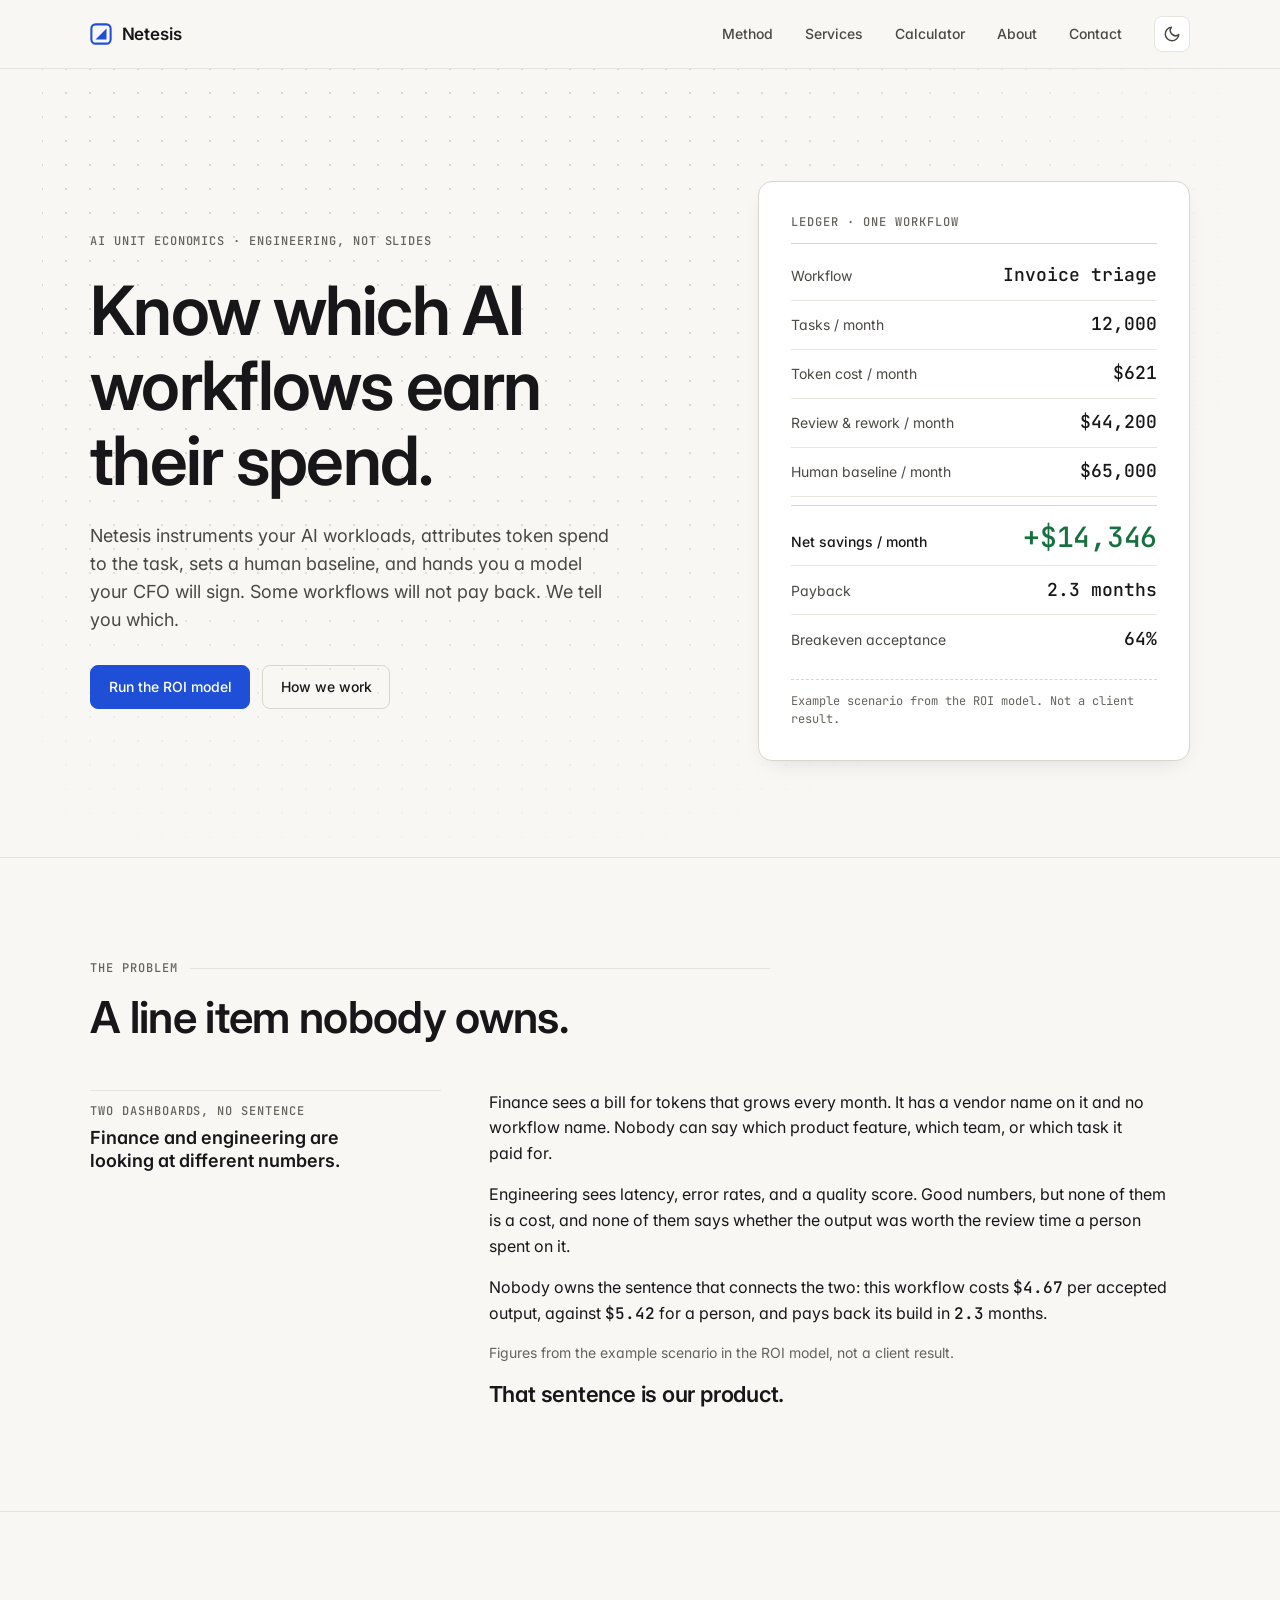
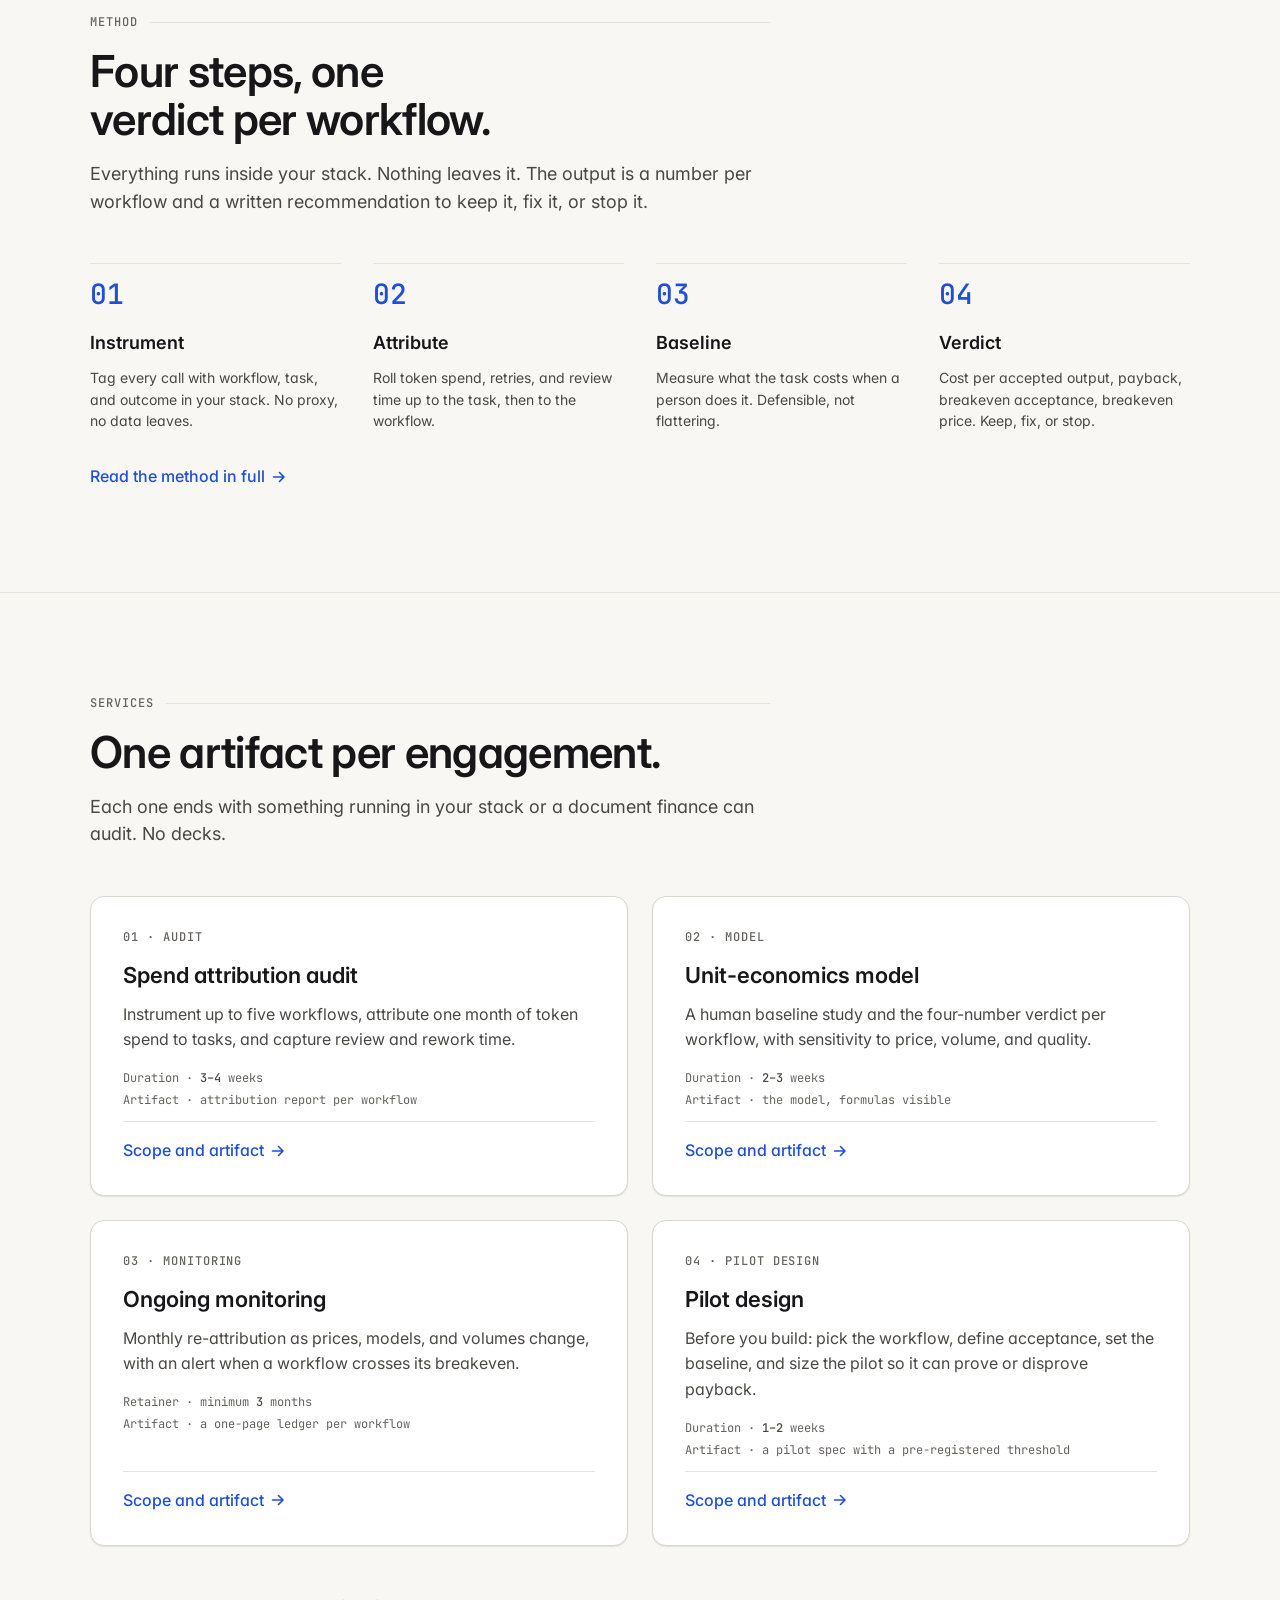
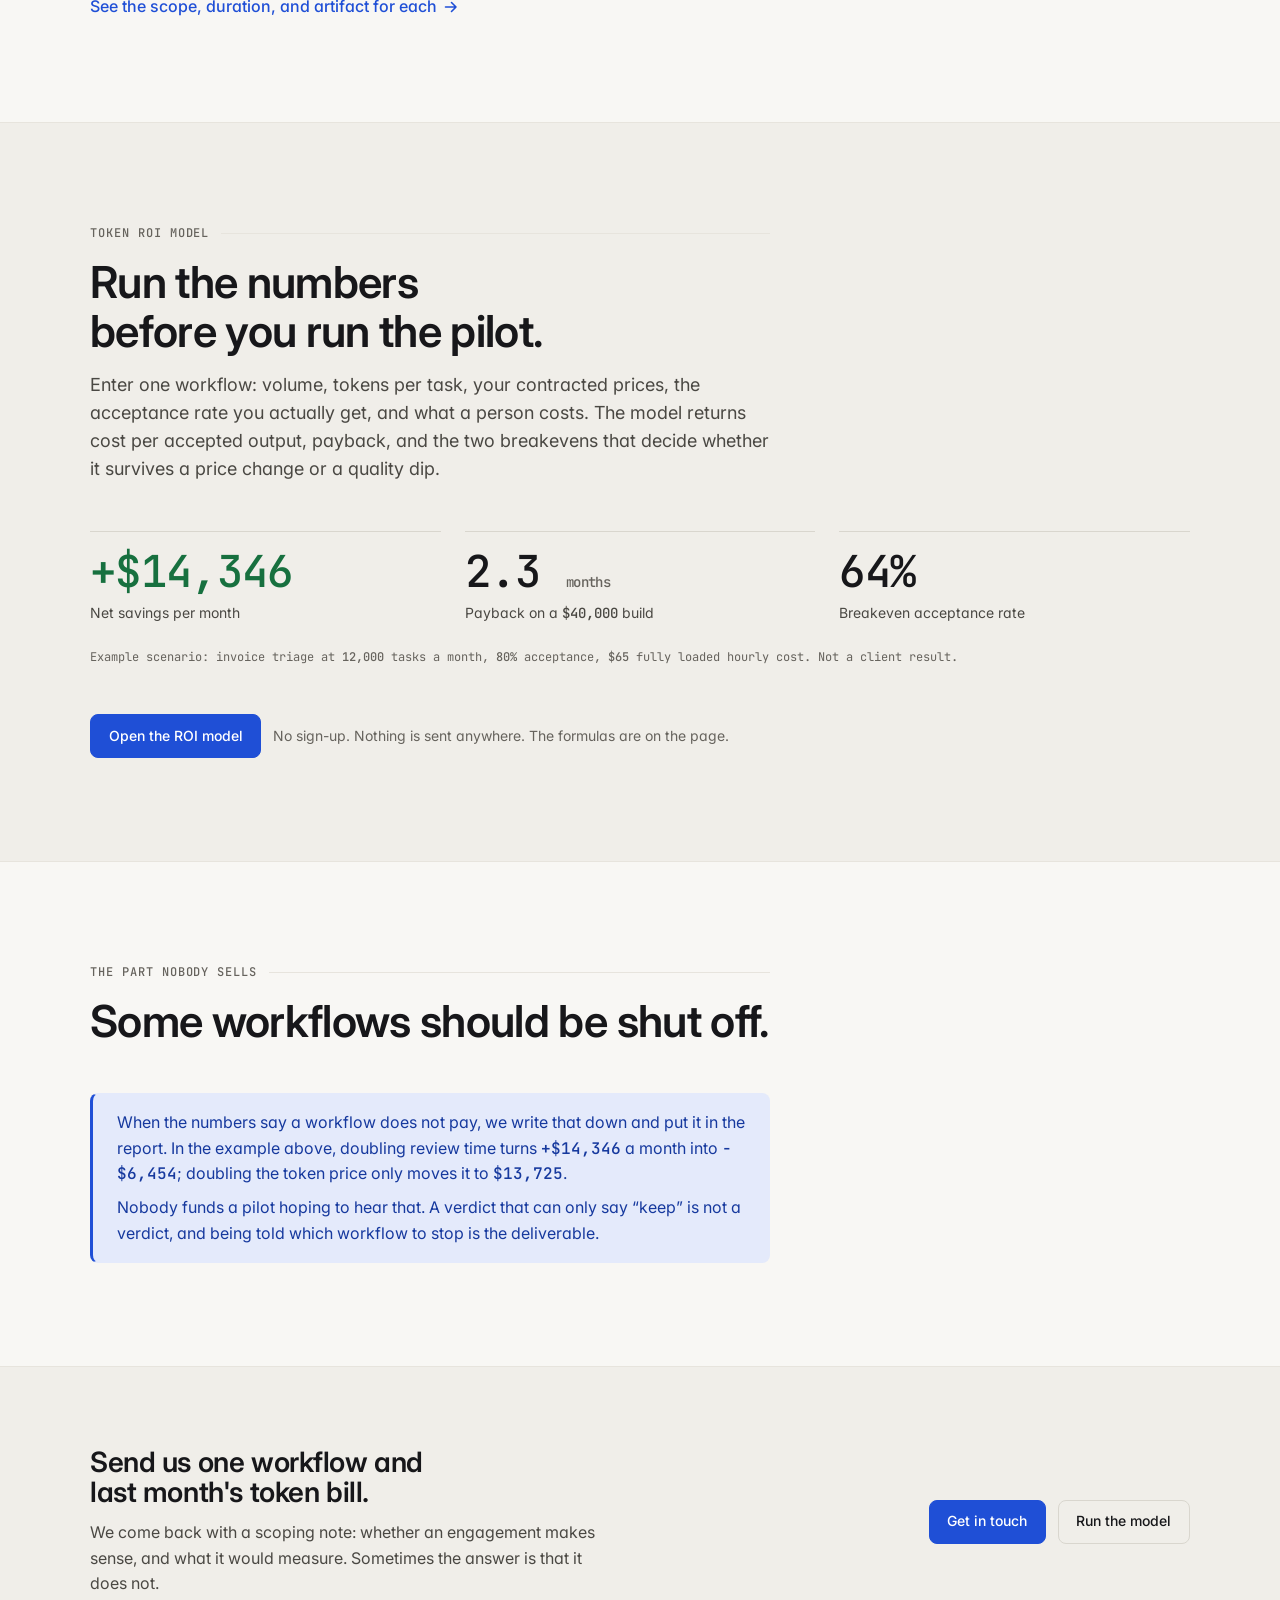
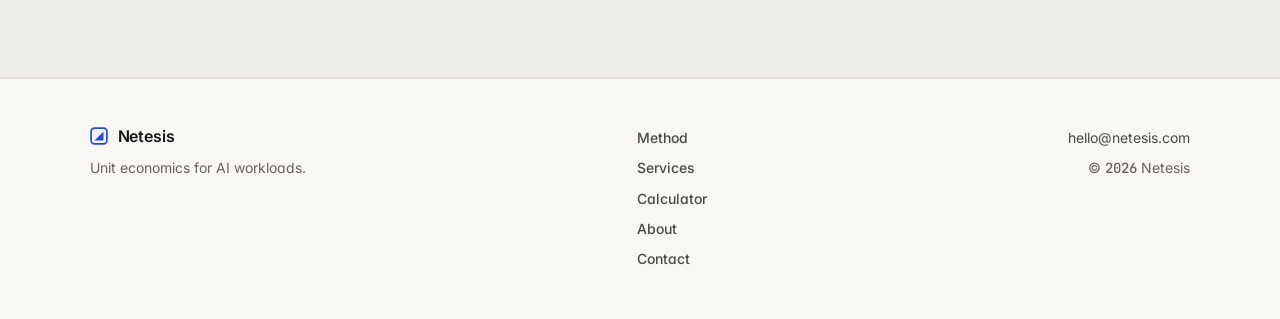
==== index.html @ 77c3d012 "Build the Netesis public site A hand-written static site for a consultancy that measures the unit ec" ====
<!doctype html>
<html lang="en">
<head>
  <meta charset="utf-8">
  <meta name="viewport" content="width=device-width, initial-scale=1">
  <title>Netesis — Unit economics for AI workloads</title>
  <meta name="description" content="Netesis instruments your AI workflows, attributes token spend to the task, sets a human baseline, and tells you which workflows earn their spend and which should stop.">
  <link rel="canonical" href="https://netesis.com/">
  <meta name="theme-color" content="#f8f7f4" media="(prefers-color-scheme: light)">
  <meta name="theme-color" content="#0f0f11" media="(prefers-color-scheme: dark)">
  <meta property="og:type" content="website">
  <meta property="og:site_name" content="Netesis">
  <meta property="og:title" content="Netesis — Unit economics for AI workloads">
  <meta property="og:description" content="Know which AI workflows earn their spend. Instrumentation in your stack, token spend attributed to the task, a human baseline, and a verdict your CFO will sign.">
  <meta property="og:url" content="https://netesis.com/">
  <meta name="twitter:card" content="summary">
  <meta name="twitter:title" content="Netesis — Unit economics for AI workloads">
  <meta name="twitter:description" content="Know which AI workflows earn their spend. Instrumentation in your stack, token spend attributed to the task, a human baseline, and a verdict your CFO will sign.">
  <!-- TODO(content): add og:image and twitter:image (1200×630 PNG) once a brand image exists -->
  <link rel="icon" href="data:image/svg+xml,%3Csvg xmlns='http://www.w3.org/2000/svg' viewBox='0 0 32 32'%3E%3Crect x='2' y='2' width='28' height='28' rx='6' fill='none' stroke='%231f4fd6' stroke-width='3'/%3E%3Cpath d='M8 24 L24 8 L24 24 Z' fill='%231f4fd6'/%3E%3C/svg%3E">
  <script>(function(){try{var t=localStorage.getItem('netesis-theme');if(t==='light'||t==='dark'){document.documentElement.setAttribute('data-theme',t)}}catch(e){}})();</script>
  <link rel="preconnect" href="https://fonts.googleapis.com">
  <link rel="preconnect" href="https://fonts.gstatic.com" crossorigin>
  <link rel="stylesheet" href="https://fonts.googleapis.com/css2?family=Inter:wght@400;500;600;700&family=JetBrains+Mono:wght@400;500&display=swap">
  <link rel="stylesheet" href="./assets/css/styles.css">
  <script type="module" src="./assets/js/site.js"></script>
  <script type="application/ld+json">
  {
    "@context": "https://schema.org",
    "@graph": [
      {
        "@type": "Organization",
        "name": "Netesis",
        "url": "https://netesis.com",
        "email": "hello@netesis.com",
        "description": "Boutique IT consulting firm. Netesis instruments AI workflows, attributes token spend to the task, sets a human baseline, and reports which workflows earn their spend."
      },
      {
        "@type": "WebSite",
        "name": "Netesis",
        "url": "https://netesis.com"
      }
    ]
  }
  </script>
  <!-- TODO(content): add sameAs social profiles to the Organization JSON-LD -->
</head>
<body>
  <a class="skip-link" href="#main">Skip to content</a>
  <header class="site-header">
    <div class="container site-header__inner">
      <a class="wordmark" href="./index.html">
        <svg class="wordmark__mark" width="22" height="22" viewBox="0 0 32 32" aria-hidden="true" focusable="false"><rect x="2" y="2" width="28" height="28" rx="6" fill="none" stroke="currentColor" stroke-width="3"/><path d="M8 24 L24 8 L24 24 Z" fill="currentColor"/></svg>
        <span class="wordmark__text">Netesis</span>
      </a>
      <nav class="site-nav" aria-label="Primary">
        <ul>
          <li><a href="./method.html">Method</a></li>
          <li><a href="./services.html">Services</a></li>
          <li><a href="./calculator.html">Calculator</a></li>
          <li><a href="./about.html">About</a></li>
          <li><a href="./contact.html">Contact</a></li>
        </ul>
      </nav>
      <button class="theme-toggle" type="button" hidden aria-label="Switch to dark theme" data-theme-toggle>
        <svg class="theme-toggle__icon theme-toggle__icon--sun" width="18" height="18" viewBox="0 0 24 24" aria-hidden="true" focusable="false" fill="none" stroke="currentColor" stroke-width="2" stroke-linecap="round"><circle cx="12" cy="12" r="4"/><path d="M12 2v2M12 20v2M4.9 4.9l1.4 1.4M17.7 17.7l1.4 1.4M2 12h2M20 12h2M4.9 19.1l1.4-1.4M17.7 6.3l1.4-1.4"/></svg>
        <svg class="theme-toggle__icon theme-toggle__icon--moon" width="18" height="18" viewBox="0 0 24 24" aria-hidden="true" focusable="false" fill="none" stroke="currentColor" stroke-width="2" stroke-linecap="round" stroke-linejoin="round"><path d="M21 12.8A9 9 0 1 1 11.2 3a7 7 0 0 0 9.8 9.8z"/></svg>
      </button>
    </div>
  </header>

  <main id="main" tabindex="-1">

    <!-- 1. Hero -->
    <section class="hero" aria-labelledby="hero-title">
      <div class="container hero__inner">
        <div class="hero__copy">
          <p class="eyebrow">AI unit economics · <span class="nowrap">engineering, not slides</span></p>
          <h1 class="hero__title" id="hero-title">Know which AI workflows earn their spend.</h1>
          <p class="lede hero__lede">Netesis instruments your AI workloads, attributes token spend to the task, sets a human baseline, and hands you a model your CFO will sign. Some workflows will not pay back. We tell you which.</p>
          <div class="hero__actions">
            <a class="btn btn--primary" href="./calculator.html">Run the ROI model</a>
            <a class="btn btn--secondary" href="./method.html">How we work</a>
          </div>
        </div>
        <figure class="hero__figure">
          <div class="ledger" role="group" aria-label="Example ledger for one workflow">
            <div class="ledger__head">
              <span class="eyebrow">Ledger · one workflow</span>
            </div>
            <div class="ledger__row"><span class="ledger__label">Workflow</span><span class="ledger__value">Invoice triage</span></div>
            <div class="ledger__row"><span class="ledger__label">Tasks / month</span><span class="ledger__value num">12,000</span></div>
            <div class="ledger__row"><span class="ledger__label">Token cost / month</span><span class="ledger__value num">$621</span></div>
            <div class="ledger__row"><span class="ledger__label">Review &amp; rework / month</span><span class="ledger__value num">$44,200</span></div>
            <div class="ledger__row"><span class="ledger__label">Human baseline / month</span><span class="ledger__value num">$65,000</span></div>
            <div class="ledger__row ledger__row--total"><span class="ledger__label">Net savings / month</span><span class="ledger__value num is-pos">+$14,346</span></div>
            <div class="ledger__row"><span class="ledger__label">Payback</span><span class="ledger__value num">2.3 months</span></div>
            <div class="ledger__row"><span class="ledger__label">Breakeven acceptance</span><span class="ledger__value num">64%</span></div>
            <p class="ledger__caption">Example scenario from the ROI model. Not a client result.</p>
          </div>
        </figure>
      </div>
    </section>

    <!-- 2. The problem -->
    <section class="section section--hairline reveal" aria-labelledby="problem-title">
      <div class="container">
        <div class="section__head">
          <p class="eyebrow">The problem</p>
          <h2 id="problem-title">A line item nobody owns.</h2>
        </div>
        <div class="split">
          <div class="split__label">
            <p class="eyebrow">Two dashboards, no sentence</p>
            <h3>Finance and engineering are looking at different numbers.</h3>
          </div>
          <div class="split__body prose">
            <p>Finance sees a bill for tokens that grows every month. It has a vendor name on it and no workflow name. Nobody can say which product feature, which team, or which task it paid for.</p>
            <p>Engineering sees latency, error rates, and a quality score. Good numbers, but none of them is a cost, and none of them says whether the output was worth the review time a person spent on it.</p>
            <p>Nobody owns the sentence that connects the two: this workflow costs <span class="num">$4.67</span> per accepted output, against <span class="num">$5.42</span> for a person, and pays back its build in <span class="num">2.3</span> months.</p>
            <p class="small muted">Figures from the example scenario in the ROI model, not a client result.</p>
            <p class="statement">That sentence is our product.</p>
          </div>
        </div>
      </div>
    </section>

    <!-- 3. Method -->
    <section class="section section--hairline reveal" aria-labelledby="method-title">
      <div class="container">
        <div class="section__head">
          <p class="eyebrow">Method</p>
          <h2 id="method-title">Four steps, one verdict per workflow.</h2>
          <p class="lede">Everything runs inside your stack. Nothing leaves it. The output is a number per workflow and a written recommendation to keep it, fix it, or stop it.</p>
        </div>
        <ol class="steps">
          <li class="step">
            <span class="step__num">01</span>
            <h3 class="step__title">Instrument</h3>
            <p class="step__body">Tag every call with workflow, task, and outcome in your stack. No proxy, no data leaves.</p>
          </li>
          <li class="step">
            <span class="step__num">02</span>
            <h3 class="step__title">Attribute</h3>
            <p class="step__body">Roll token spend, retries, and review time up to the task, then to the workflow.</p>
          </li>
          <li class="step">
            <span class="step__num">03</span>
            <h3 class="step__title">Baseline</h3>
            <p class="step__body">Measure what the task costs when a person does it. Defensible, not flattering.</p>
          </li>
          <li class="step">
            <span class="step__num">04</span>
            <h3 class="step__title">Verdict</h3>
            <p class="step__body">Cost per accepted output, payback, breakeven acceptance, breakeven price. Keep, fix, or stop.</p>
          </li>
        </ol>
        <p class="mt-8"><a class="link-arrow" href="./method.html">Read the method in full<svg viewBox="0 0 16 16" aria-hidden="true" focusable="false"><path d="M2.5 8h10.5M8.5 3.5 13 8l-4.5 4.5" stroke="currentColor" stroke-width="1.6" stroke-linecap="round" stroke-linejoin="round"/></svg></a></p>
      </div>
    </section>

    <!-- 4. Services -->
    <section class="section section--hairline reveal" aria-labelledby="services-title">
      <div class="container">
        <div class="section__head">
          <p class="eyebrow">Services</p>
          <h2 id="services-title">One artifact per engagement.</h2>
          <p class="lede">Each one ends with something running in your stack or a document finance can audit. No decks.</p>
        </div>
        <ul class="cards home-services-cards">
          <li class="card">
            <span class="eyebrow">01 · Audit</span>
            <h3 class="card__title"><a href="./services.html#audit">Spend attribution audit</a></h3>
            <p class="card__body">Instrument up to five workflows, attribute one month of token spend to tasks, and capture review and rework time.</p>
            <ul class="card__meta">
              <li>Duration · <span class="num">3–4</span> weeks</li>
              <li>Artifact · attribution report per workflow</li>
            </ul>
            <div class="card__footer">
              <a class="link-arrow" href="./services.html#audit">Scope and artifact<svg viewBox="0 0 16 16" aria-hidden="true" focusable="false"><path d="M2.5 8h10.5M8.5 3.5 13 8l-4.5 4.5" stroke="currentColor" stroke-width="1.6" stroke-linecap="round" stroke-linejoin="round"/></svg></a>
            </div>
          </li>
          <li class="card">
            <span class="eyebrow">02 · Model</span>
            <h3 class="card__title"><a href="./services.html#model">Unit-economics model</a></h3>
            <p class="card__body">A human baseline study and the four-number verdict per workflow, with sensitivity to price, volume, and quality.</p>
            <ul class="card__meta">
              <li>Duration · <span class="num">2–3</span> weeks</li>
              <li>Artifact · the model, formulas visible</li>
            </ul>
            <div class="card__footer">
              <a class="link-arrow" href="./services.html#model">Scope and artifact<svg viewBox="0 0 16 16" aria-hidden="true" focusable="false"><path d="M2.5 8h10.5M8.5 3.5 13 8l-4.5 4.5" stroke="currentColor" stroke-width="1.6" stroke-linecap="round" stroke-linejoin="round"/></svg></a>
            </div>
          </li>
          <li class="card">
            <span class="eyebrow">03 · Monitoring</span>
            <h3 class="card__title"><a href="./services.html#monitoring">Ongoing monitoring</a></h3>
            <p class="card__body">Monthly re-attribution as prices, models, and volumes change, with an alert when a workflow crosses its breakeven.</p>
            <ul class="card__meta">
              <li>Retainer · minimum <span class="num">3</span> months</li>
              <li>Artifact · a one-page ledger per workflow</li>
            </ul>
            <div class="card__footer">
              <a class="link-arrow" href="./services.html#monitoring">Scope and artifact<svg viewBox="0 0 16 16" aria-hidden="true" focusable="false"><path d="M2.5 8h10.5M8.5 3.5 13 8l-4.5 4.5" stroke="currentColor" stroke-width="1.6" stroke-linecap="round" stroke-linejoin="round"/></svg></a>
            </div>
          </li>
          <li class="card">
            <span class="eyebrow">04 · Pilot design</span>
            <h3 class="card__title"><a href="./services.html#pilot">Pilot design</a></h3>
            <p class="card__body">Before you build: pick the workflow, define acceptance, set the baseline, and size the pilot so it can prove or disprove payback.</p>
            <ul class="card__meta">
              <li>Duration · <span class="num">1–2</span> weeks</li>
              <li>Artifact · a pilot spec with a pre-registered threshold</li>
            </ul>
            <div class="card__footer">
              <a class="link-arrow" href="./services.html#pilot">Scope and artifact<svg viewBox="0 0 16 16" aria-hidden="true" focusable="false"><path d="M2.5 8h10.5M8.5 3.5 13 8l-4.5 4.5" stroke="currentColor" stroke-width="1.6" stroke-linecap="round" stroke-linejoin="round"/></svg></a>
            </div>
          </li>
        </ul>
        <p class="mt-8"><a class="link-arrow" href="./services.html">See the scope, duration, and artifact for each<svg viewBox="0 0 16 16" aria-hidden="true" focusable="false"><path d="M2.5 8h10.5M8.5 3.5 13 8l-4.5 4.5" stroke="currentColor" stroke-width="1.6" stroke-linecap="round" stroke-linejoin="round"/></svg></a></p>
      </div>
    </section>

    <!-- 5. Calculator teaser -->
    <section class="section section--tint reveal" aria-labelledby="calc-title">
      <div class="container">
        <div class="section__head">
          <p class="eyebrow">Token ROI model</p>
          <h2 id="calc-title">Run the numbers before you run the pilot.</h2>
          <p class="lede">Enter one workflow: volume, tokens per task, your contracted prices, the acceptance rate you actually get, and what a person costs. The model returns cost per accepted output, payback, and the two breakevens that decide whether it survives a price change or a quality dip.</p>
        </div>
        <figure class="stat-row">
          <ul class="stat-row__grid">
            <li class="stat">
              <span class="stat__value num is-pos">+$14,346</span>
              <span class="stat__label">Net savings per month</span>
            </li>
            <li class="stat">
              <span class="stat__value num">2.3 <span class="small muted">months</span></span>
              <span class="stat__label">Payback on a <span class="num">$40,000</span> build</span>
            </li>
            <li class="stat">
              <span class="stat__value num">64%</span>
              <span class="stat__label">Breakeven acceptance rate</span>
            </li>
          </ul>
          <figcaption class="stat-row__caption">Example scenario: invoice triage at <span class="num">12,000</span> tasks a month, <span class="num">80%</span> acceptance, <span class="num">$65</span> fully loaded hourly cost. Not a client result.</figcaption>
        </figure>
        <div class="actions mt-8">
          <a class="btn btn--primary" href="./calculator.html">Open the ROI model</a>
          <p class="small muted">No sign-up. Nothing is sent anywhere. The formulas are on the page.</p>
        </div>
      </div>
    </section>

    <!-- 6. Honesty block -->
    <section class="section reveal" aria-labelledby="honesty-title">
      <div class="container">
        <div class="section__head">
          <p class="eyebrow">The part nobody sells</p>
          <h2 id="honesty-title">Some workflows should be shut off.</h2>
        </div>
        <div class="callout callout--info">
          <p>When the numbers say a workflow does not pay, we write that down and put it in the report. In the example above, doubling review time turns <span class="num">+$14,346</span> a month into <span class="num">−$6,454</span>; doubling the token price only moves it to <span class="num">$13,725</span>.</p>
          <p>Nobody funds a pilot hoping to hear that. A verdict that can only say “keep” is not a verdict, and being told which workflow to stop is the deliverable.</p>
        </div>
      </div>
    </section>

    <!-- 7. CTA band -->
    <section class="cta-band" aria-labelledby="cta-title">
      <div class="container cta-band__inner">
        <div>
          <h2 id="cta-title">Send us one workflow and last month's token bill.</h2>
          <p>We come back with a scoping note: whether an engagement makes sense, and what it would measure. Sometimes the answer is that it does not.</p>
        </div>
        <div class="cta-band__actions">
          <a class="btn btn--primary" href="./contact.html">Get in touch</a>
          <a class="btn btn--secondary" href="./calculator.html">Run the model</a>
        </div>
      </div>
    </section>

  </main>

  <footer class="site-footer">
    <div class="container site-footer__inner">
      <div class="site-footer__brand">
        <a class="wordmark wordmark--small" href="./index.html">
          <svg class="wordmark__mark" width="18" height="18" viewBox="0 0 32 32" aria-hidden="true" focusable="false"><rect x="2" y="2" width="28" height="28" rx="6" fill="none" stroke="currentColor" stroke-width="3"/><path d="M8 24 L24 8 L24 24 Z" fill="currentColor"/></svg>
          <span class="wordmark__text">Netesis</span>
        </a>
        <p class="site-footer__tagline">Unit economics for AI workloads.</p>
      </div>
      <nav class="site-footer__nav" aria-label="Footer">
        <ul>
          <li><a href="./method.html">Method</a></li>
          <li><a href="./services.html">Services</a></li>
          <li><a href="./calculator.html">Calculator</a></li>
          <li><a href="./about.html">About</a></li>
          <li><a href="./contact.html">Contact</a></li>
        </ul>
      </nav>
      <div class="site-footer__meta">
        <a href="mailto:hello@netesis.com">hello@netesis.com</a>
        <span class="site-footer__sep" aria-hidden="true">·</span>
        <span>© <span class="num">2026</span> Netesis</span>
        <!-- TODO(content): add registered company name / jurisdiction line if required -->
      </div>
    </div>
  </footer>
</body>
</html>
---- assets/css/styles.css ----
/* ==========================================================================
   Netesis — styles.css
   Variant A "Ledger": editorial-technical. Ruled hairlines, right-aligned mono
   figures, a receipt card as the hero. One stylesheet for every page.

   Contents
     1. Tokens (light, dark ×2)
     2. Reset & base
     3. Typography
     4. Layout: container, section, split
     5. Skip link, header, nav, theme toggle
     6. Footer
     7. Buttons & link-arrow
     8. Hero & ledger
     9. Steps
    10. Cards
    11. Callouts & notice
    12. Tables
    13. Definition lists
    14. Forms
    15. Calculator layout & results
    16. Formulas (details)
    17. Diagram
    18. Reveal
    19. Error page
    20. CTA band
    21. Stat row
    22. Page additions (merged per-page <style data-css-additions> blocks)
    23. Pill & utilities
    24. Money semantics (last, so .is-pos / .is-neg always win)
    25. Reduced motion
    26. Print
   ========================================================================== */

/* --------------------------------------------------------------------------
   1. Tokens
   -------------------------------------------------------------------------- */
:root {
  color-scheme: light;
  /* ground */
  --c-bg: #f8f7f4;
  --c-surface: #ffffff;
  --c-surface-2: #f0eee9;
  --c-border: #d9d6ce;
  --c-hairline: #e7e4dd;
  --c-control-border: #8a8781; /* form-control boundary only: 3.58:1 on surface, 3.34:1 on bg (WCAG 1.4.11) */
  /* ink */
  --c-text: #17171a;
  --c-text-2: #4a4843;
  --c-text-3: #66635d;
  /* accent (one saturated colour, used sparingly) */
  --c-accent: #1f4fd6;
  --c-accent-hover: #173fb0;
  --c-accent-ink: #ffffff;      /* text on solid accent */
  --c-accent-soft: #e4eafb;     /* tint backgrounds */
  --c-accent-soft-ink: #16399e; /* text on the tint */
  /* money semantics */
  --c-pos: #17703f;
  --c-pos-soft: #e1f2e8;
  --c-neg: #b8321a;
  --c-neg-soft: #fbe5df;
  --c-warn: #8a5a00;
  --c-warn-soft: #fbefd2;
  /* misc */
  --c-focus: #1f4fd6;
  --c-selection: #cfdbfa;
  --c-scroll-edge: rgba(20, 20, 25, .16); /* edge hint on a horizontally scrollable table */
  --shadow-1: 0 1px 2px rgba(20, 20, 25, .06), 0 1px 1px rgba(20,20,25,.04);
  --shadow-2: 0 8px 24px -12px rgba(20, 20, 25, .18);

  /* type */
  --font-sans: "Inter", ui-sans-serif, system-ui, -apple-system, "Segoe UI", Roboto, "Helvetica Neue", Arial, sans-serif;
  --font-mono: "JetBrains Mono", ui-monospace, "Cascadia Mono", "SF Mono", Menlo, Consolas, "Liberation Mono", monospace;
  --t-xs: .75rem;  --t-sm: .875rem;  --t-base: 1rem;  --t-md: 1.125rem;  --t-lg: 1.375rem;
  --t-xl: 1.75rem;  --t-2xl: clamp(2rem, 1.45rem + 2.2vw, 2.75rem);  --t-3xl: clamp(2.5rem, 1.7rem + 3.4vw, 4.25rem);
  --lh-tight: 1.1;  --lh-snug: 1.25;  --lh-base: 1.6;
  --track-caps: .08em;

  /* space & shape */
  --sp-1: .25rem; --sp-2: .5rem; --sp-3: .75rem; --sp-4: 1rem; --sp-5: 1.5rem;
  --sp-6: 2rem; --sp-8: 3rem; --sp-10: 4rem; --sp-12: 6rem;
  --max-w: 1100px;
  --max-w-prose: 68ch;
  --radius-1: 4px; --radius-2: 8px; --radius-3: 14px;

  /* motion */
  --ease: cubic-bezier(.2,.7,.2,1);
  --dur-1: 160ms;
  --dur-2: 320ms;
}

/* dark: redefine ONLY tokens. Once for the OS preference (unless the user
   forced light), once for the explicit toggle. */
@media (prefers-color-scheme: dark) {
  :root:not([data-theme="light"]) {
    --c-bg: #0f0f11;
    --c-surface: #17171a;
    --c-surface-2: #1f1f23;
    --c-border: #2e2e34;
    --c-hairline: #26262b;
    --c-control-border: #6e6d68; /* 3.45:1 on surface, 3.69:1 on bg */
    --c-text: #ededea;
    --c-text-2: #b6b4ae;
    --c-text-3: #8f8d87;
    --c-accent: #8aa8ff;
    --c-accent-hover: #a5bbff;
    --c-accent-ink: #0b1740;
    --c-accent-soft: #1b2549;
    --c-accent-soft-ink: #c5d3ff;
    --c-pos: #56c98a;
    --c-pos-soft: #12291c;
    --c-neg: #ff8a73;
    --c-neg-soft: #3a1710;
    --c-warn: #e2b04a;
    --c-warn-soft: #34270a;
    --c-focus: #8aa8ff;
    --c-selection: #2b3d7a;
    --c-scroll-edge: rgba(0, 0, 0, .55);
    --shadow-1: 0 1px 2px rgba(0,0,0,.5);
    --shadow-2: 0 8px 24px -12px rgba(0,0,0,.7);
    color-scheme: dark;
  }
}
:root[data-theme="dark"] {
  --c-bg: #0f0f11;
  --c-surface: #17171a;
  --c-surface-2: #1f1f23;
  --c-border: #2e2e34;
  --c-hairline: #26262b;
  --c-control-border: #6e6d68; /* 3.45:1 on surface, 3.69:1 on bg */
  --c-text: #ededea;
  --c-text-2: #b6b4ae;
  --c-text-3: #8f8d87;
  --c-accent: #8aa8ff;
  --c-accent-hover: #a5bbff;
  --c-accent-ink: #0b1740;
  --c-accent-soft: #1b2549;
  --c-accent-soft-ink: #c5d3ff;
  --c-pos: #56c98a;
  --c-pos-soft: #12291c;
  --c-neg: #ff8a73;
  --c-neg-soft: #3a1710;
  --c-warn: #e2b04a;
  --c-warn-soft: #34270a;
  --c-focus: #8aa8ff;
  --c-selection: #2b3d7a;
  --c-scroll-edge: rgba(0, 0, 0, .55);
  --shadow-1: 0 1px 2px rgba(0,0,0,.5);
  --shadow-2: 0 8px 24px -12px rgba(0,0,0,.7);
  color-scheme: dark;
}

/* --------------------------------------------------------------------------
   2. Reset & base
   -------------------------------------------------------------------------- */
*, *::before, *::after { box-sizing: border-box; }

html {
  -webkit-text-size-adjust: 100%;
  text-size-adjust: 100%;
  scroll-behavior: smooth;
  scroll-padding-top: var(--sp-6);
}

body {
  margin: 0;
  min-height: 100dvh;
  display: flex;
  flex-direction: column;
  background: var(--c-bg);
  color: var(--c-text);
  font-family: var(--font-sans);
  font-size: var(--t-base);
  line-height: var(--lh-base);
  -webkit-font-smoothing: antialiased;
  -moz-osx-font-smoothing: grayscale;
  font-feature-settings: "cv11", "ss01"; /* Inter: single-storey a off, open digits */
}

main { flex: 1 0 auto; }
/* target of the skip link: keep a ring so keyboard users see where focus landed,
   but tuck it inside the box so it does not frame the whole viewport */
main:focus-visible { outline: 2px solid var(--c-focus); outline-offset: -2px; }

img, svg { display: block; max-width: 100%; }
svg { fill: none; }
button, input, select, textarea { font: inherit; color: inherit; margin: 0; }
button { cursor: pointer; }
a { color: var(--c-accent); text-decoration: underline; text-decoration-thickness: 1px; text-underline-offset: .18em; }
a:hover { color: var(--c-accent-hover); }
hr { border: 0; border-top: 1px solid var(--c-hairline); margin-block: var(--sp-6); }
code, kbd, samp, pre { font-family: var(--font-mono); font-size: .92em; }

::selection { background: var(--c-selection); }

/* Focus: one intentional ring everywhere. Components that set their own radius
   later in the cascade keep it; plain inline elements get a 2px radius. */
:focus-visible {
  outline: 2px solid var(--c-focus);
  outline-offset: 3px;
  border-radius: 2px;
}

/* --------------------------------------------------------------------------
   3. Typography
   -------------------------------------------------------------------------- */
h1, h2, h3, h4 {
  margin: 0;
  font-weight: 600;
  line-height: var(--lh-tight);
  color: var(--c-text);
  text-wrap: balance;
}
h1 { font-size: var(--t-2xl); letter-spacing: -.015em; }
h2 { font-size: var(--t-2xl); letter-spacing: -.015em; }
h3 { font-size: var(--t-lg); line-height: var(--lh-snug); letter-spacing: 0; }
h4 { font-size: var(--t-md); line-height: var(--lh-snug); }
p { margin: 0; }

.num, dd, table, .results {
  font-variant-numeric: tabular-nums;
}
.num {
  font-family: var(--font-mono);
  font-weight: 500;
  font-style: normal; /* no italic mono face is loaded; figures inside <em> stay upright */
}

.eyebrow {
  display: block;
  font-family: var(--font-mono);
  font-size: var(--t-xs);
  font-weight: 500;
  letter-spacing: var(--track-caps);
  text-transform: uppercase;
  color: var(--c-text-3);
  line-height: 1.4;
}

.lede {
  font-size: var(--t-md);
  line-height: 1.55;
  color: var(--c-text-2);
  max-width: var(--max-w-prose);
  text-wrap: pretty;
}

/* A single sentence set large — the line that closes an argument. */
.statement {
  font-size: var(--t-lg);
  font-weight: 600;
  line-height: var(--lh-snug);
  letter-spacing: -.01em;
  color: var(--c-text);
}

.prose { max-width: var(--max-w-prose); text-wrap: pretty; }
.prose > * + * { margin-top: var(--sp-4); }
.prose > h3 { margin-top: var(--sp-6); }
.prose > h3 + * { margin-top: var(--sp-3); }
.prose ul, .prose ol { padding-left: 1.25rem; }
.prose li + li { margin-top: var(--sp-2); }
.prose li::marker { color: var(--c-text-3); }
.prose ol { list-style: none; counter-reset: prose-ol; padding-left: 2.25rem; }
.prose ol > li { counter-increment: prose-ol; position: relative; }
.prose ol > li::before {
  content: counter(prose-ol, decimal-leading-zero);
  position: absolute; left: -2.25rem; top: .15em;
  font-family: var(--font-mono); font-size: var(--t-xs); font-weight: 500;
  color: var(--c-accent);
}
.prose strong { font-weight: 600; }
.prose code { background: var(--c-surface-2); padding: .1em .35em; border-radius: var(--radius-1); }

.muted { color: var(--c-text-3); }
.small { font-size: var(--t-sm); }

/* --------------------------------------------------------------------------
   4. Layout
   -------------------------------------------------------------------------- */
.container {
  width: min(100% - 2 * clamp(1rem, 4vw, 2rem), var(--max-w));
  margin-inline: auto;
}

.section { padding-block: clamp(3.5rem, 8vw, 6.5rem); }
.section--hairline { border-top: 1px solid var(--c-hairline); }
.section--tint {
  background: var(--c-surface-2);
  border-top: 1px solid var(--c-hairline);
  border-bottom: 1px solid var(--c-hairline);
}
.section--tint + .section--hairline { border-top: 0; }

.section__head { max-width: var(--max-w-prose); margin-bottom: var(--sp-8); }
.section__head .eyebrow {
  display: flex; align-items: center; gap: var(--sp-3);
  margin-bottom: var(--sp-4);
}
/* the ruled line: an eyebrow on ledger paper */
.section__head .eyebrow::after { content: ""; flex: 1; height: 1px; background: var(--c-hairline); }
.section__head h1, .section__head h2 { margin: 0; }
.section__head .lede { margin-top: var(--sp-4); }

/* two-column text: label column / body column */
.split {
  display: grid;
  gap: var(--sp-5) var(--sp-8);
  align-items: start;
}
.split__label { padding-top: .35rem; }
.split__label h3, .split__label .eyebrow { margin: 0; }
.split__label h3 { font-size: var(--t-md); }
.split__label .eyebrow + h3 { margin-top: var(--sp-2); }
@media (min-width: 720px) {
  .split { grid-template-columns: minmax(0, 1fr) minmax(0, 2fr); }
  .split__label { border-top: 1px solid var(--c-hairline); padding-top: var(--sp-3); }
}
.split + .split { margin-top: var(--sp-8); }

/* --------------------------------------------------------------------------
   5. Skip link, header, nav, theme toggle
   -------------------------------------------------------------------------- */
.skip-link {
  position: absolute;
  left: -999px; top: 0;
  z-index: 100;
  padding: .6rem .9rem;
  background: var(--c-accent);
  color: var(--c-accent-ink);
  font-size: var(--t-sm); font-weight: 500;
  text-decoration: none;
  border-radius: 0 0 var(--radius-2) 0;
}
.skip-link:focus, .skip-link:focus-visible {
  left: 0;
  position: fixed;
  outline-offset: 0;
  outline-color: var(--c-accent-ink);
}

.site-header { border-bottom: 1px solid var(--c-hairline); }
.site-header__inner {
  display: flex;
  flex-wrap: wrap;
  align-items: center;
  gap: var(--sp-3) var(--sp-6);
  min-height: 4.25rem;
  padding-block: var(--sp-4);
}

.wordmark {
  display: inline-flex;
  align-items: center;
  gap: .6rem;
  color: var(--c-text);
  text-decoration: none;
  font-weight: 600;
  font-size: 1.0625rem;
  letter-spacing: -.01em;
  line-height: 1;
}
.wordmark:hover { color: var(--c-text); }
.wordmark__mark { color: var(--c-accent); flex: none; }
.wordmark--small { font-size: var(--t-base); }
.wordmark--small .wordmark__mark { width: 18px; height: 18px; }

.site-nav ul { display: flex; flex-wrap: wrap; gap: var(--sp-1) var(--sp-4); list-style: none; margin: 0; padding: 0; } /* sp-4: all five links fit one row at 375px */
.site-nav a {
  display: inline-block;
  padding-block: .3rem;
  font-size: var(--t-sm);
  font-weight: 500;
  color: var(--c-text-2);
  text-decoration: none;
  transition: color var(--dur-1) var(--ease);
}
.site-nav a:hover { color: var(--c-text); }
.site-nav a[aria-current="page"] {
  color: var(--c-text);
  text-decoration: underline;
  text-decoration-color: var(--c-accent);
  text-decoration-thickness: 2px;
  text-underline-offset: 6px;
}

.theme-toggle {
  display: inline-flex;
  align-items: center;
  justify-content: center;
  width: 36px; height: 36px;
  padding: 0;
  border: 1px solid var(--c-hairline);
  border-radius: var(--radius-2);
  background: var(--c-surface);
  color: var(--c-text-2);
  transition: color var(--dur-1) var(--ease), border-color var(--dur-1) var(--ease);
}
.theme-toggle:hover { color: var(--c-text); border-color: var(--c-border); }
.theme-toggle[hidden] { display: none; }
.theme-toggle__icon { display: block; }
.theme-toggle__icon--sun { display: none; }
@media (prefers-color-scheme: dark) {
  :root:not([data-theme="light"]) .theme-toggle__icon--sun { display: block; }
  :root:not([data-theme="light"]) .theme-toggle__icon--moon { display: none; }
}
:root[data-theme="dark"] .theme-toggle__icon--sun { display: block; }
:root[data-theme="dark"] .theme-toggle__icon--moon { display: none; }

/* < 720: wordmark + toggle on row one, nav wraps onto row two */
.theme-toggle { margin-left: auto; order: 2; }
.site-nav { order: 3; flex-basis: 100%; }
@media (min-width: 720px) {
  .site-nav { order: 0; flex-basis: auto; margin-left: auto; }
  .theme-toggle { margin-left: 0; order: 0; }
  .site-nav ul { gap: var(--sp-1) var(--sp-6); }
}

/* --------------------------------------------------------------------------
   6. Footer
   -------------------------------------------------------------------------- */
.site-footer {
  border-top: 1px solid var(--c-hairline);
  padding-block: var(--sp-8) var(--sp-8);
  font-size: var(--t-sm);
  color: var(--c-text-2);
}
.site-footer__inner {
  display: grid;
  gap: var(--sp-6);
  align-items: start;
}
.site-footer__brand { display: grid; gap: var(--sp-3); justify-items: start; }
.site-footer__tagline { margin: 0; color: var(--c-text-3); }
.site-footer__nav ul { list-style: none; margin: 0; padding: 0; display: flex; flex-wrap: wrap; gap: var(--sp-2) var(--sp-5); }
.site-footer__nav a { color: var(--c-text-2); text-decoration: none; font-weight: 500; }
.site-footer__nav a:hover { color: var(--c-text); text-decoration: underline; text-decoration-color: var(--c-accent); text-underline-offset: 6px; text-decoration-thickness: 2px; }
.site-footer__meta { display: flex; flex-wrap: wrap; align-items: center; gap: var(--sp-2) var(--sp-3); color: var(--c-text-3); }
.site-footer__meta a { color: var(--c-text-2); text-decoration: none; }
.site-footer__meta a:hover { color: var(--c-text); text-decoration: underline; }
.site-footer__sep { color: var(--c-border); }
@media (min-width: 720px) {
  .site-footer__inner { grid-template-columns: minmax(0, 1.3fr) minmax(0, 1fr) auto; gap: var(--sp-8); }
  .site-footer__nav ul { flex-direction: column; gap: var(--sp-2); }
  .site-footer__meta { flex-direction: column; align-items: flex-end; text-align: right; gap: var(--sp-2); }
  .site-footer__sep { display: none; }
}

/* --------------------------------------------------------------------------
   7. Buttons & link-arrow
   -------------------------------------------------------------------------- */
.btn {
  display: inline-flex;
  align-items: center;
  justify-content: center;
  gap: .5rem;
  min-height: 44px;
  padding: .7rem 1.1rem;
  border: 1px solid transparent;
  border-radius: var(--radius-2);
  background: transparent;
  color: var(--c-text);
  font-family: var(--font-sans);
  font-size: var(--t-sm);
  font-weight: 500;
  line-height: 1.2;
  text-decoration: none;
  white-space: nowrap;
  cursor: pointer;
  transition: background-color var(--dur-1) var(--ease), border-color var(--dur-1) var(--ease), color var(--dur-1) var(--ease);
}
.btn svg { width: 16px; height: 16px; flex: none; }
.btn:hover { color: var(--c-text); }

.btn--primary { background: var(--c-accent); border-color: var(--c-accent); color: var(--c-accent-ink); }
.btn--primary:hover { background: var(--c-accent-hover); border-color: var(--c-accent-hover); color: var(--c-accent-ink); }
.btn--primary:focus-visible { outline-offset: 2px; box-shadow: 0 0 0 2px var(--c-bg); }

.btn--secondary { border-color: var(--c-border); color: var(--c-text); background: transparent; }
.btn--secondary:hover { background: var(--c-surface-2); }

.btn--ghost { color: var(--c-accent); padding-inline: .6rem; }
.btn--ghost:hover { color: var(--c-accent-hover); background: var(--c-accent-soft); }

.btn--small { min-height: 36px; padding: .45rem .8rem; font-size: var(--t-xs); }

.btn:disabled, .btn[aria-disabled="true"] {
  opacity: .5;
  cursor: not-allowed;
  pointer-events: none;
}

.link-arrow {
  display: inline-flex;
  align-items: center;
  gap: .4rem;
  font-weight: 500;
  color: var(--c-accent);
  text-decoration: none;
}
.link-arrow svg { width: 16px; height: 16px; flex: none; transition: transform var(--dur-1) var(--ease); }
.link-arrow:hover { color: var(--c-accent-hover); text-decoration: underline; text-underline-offset: .2em; }
.link-arrow:hover svg { transform: translateX(3px); }

/* --------------------------------------------------------------------------
   8. Hero & ledger
   -------------------------------------------------------------------------- */
.hero {
  position: relative;
  isolation: isolate;
  padding-block: clamp(3.5rem, 9vw, 7rem) clamp(3.5rem, 8vw, 6rem);
  overflow: hidden;
}
/* dot-grid on a pseudo-element so the text above it stays crisp */
.hero::before {
  content: "";
  position: absolute;
  top: 0; bottom: 0;
  left: 50%;
  /* the container column plus 48px each side, so the 24px lattice starts on the container edge */
  width: calc(min(100% - 2 * clamp(1rem, 4vw, 2rem), var(--max-w)) + 96px);
  transform: translateX(-50%);
  z-index: -1;
  pointer-events: none;
  background-image: radial-gradient(var(--c-border) 1px, transparent 1.5px);
  background-size: 24px 24px;
  background-position: 12px 12px;
  -webkit-mask-image: radial-gradient(ellipse at 30% 20%, #000 30%, transparent 75%);
  mask-image: radial-gradient(ellipse at 30% 20%, #000 30%, transparent 75%);
}
.hero__inner {
  display: grid;
  gap: var(--sp-10) var(--sp-8);
  align-items: center;
}
@media (min-width: 900px) {
  .hero__inner { grid-template-columns: minmax(0, 7fr) minmax(0, 5fr); gap: var(--sp-10); }
}
.hero__copy .eyebrow { margin-bottom: var(--sp-5); }
.hero__title {
  font-size: var(--t-3xl);
  letter-spacing: -.025em;
  line-height: var(--lh-tight);
  max-width: 14ch;
}
.hero__lede { margin-top: var(--sp-5); max-width: 50ch; }
.hero__actions { display: flex; flex-wrap: wrap; gap: var(--sp-3); margin-top: var(--sp-6); }
.hero__figure { margin: 0; min-width: 0; }

/* the receipt */
.ledger {
  background: var(--c-surface);
  border: 1px solid var(--c-border);
  border-radius: var(--radius-3);
  box-shadow: var(--shadow-2);
  padding: var(--sp-6);
  font-variant-numeric: tabular-nums;
}
.ledger__head {
  display: flex;
  align-items: center;
  justify-content: space-between;
  gap: var(--sp-3);
  padding-bottom: var(--sp-3);
  margin-bottom: var(--sp-2);
  border-bottom: 1px solid var(--c-border);
}
.ledger__head .eyebrow { margin: 0; }
.ledger__row {
  display: flex;
  align-items: baseline;
  justify-content: space-between;
  gap: var(--sp-4);
  padding-block: .6rem;
  border-bottom: 1px solid var(--c-hairline);
}
.ledger__row:last-of-type { border-bottom: 0; }
.ledger__label, .ledger__row > :first-child {
  font-family: var(--font-sans);
  font-size: var(--t-sm);
  font-weight: 400;
  color: var(--c-text-2);
  min-width: 0;
}
.ledger__value, .ledger__row > :last-child {
  font-family: var(--font-mono);
  font-size: var(--t-md);
  font-weight: 500;
  /* no explicit colour: inherits --c-text, and .is-pos / .is-neg (§23) can take over */
  text-align: right;
  white-space: nowrap;
  flex: none;
}
.ledger__row--total {
  margin-top: var(--sp-2);
  padding-block: var(--sp-4) var(--sp-3);
  border-top: 1px solid var(--c-border);
  border-bottom: 1px solid var(--c-hairline);
}
.ledger__row--total > :first-child, .ledger__row--total .ledger__label {
  font-weight: 500;
  color: var(--c-text);
}
.ledger__row--total > :last-child, .ledger__row--total .ledger__value {
  font-size: var(--t-xl);
  letter-spacing: -.01em;
  line-height: 1.1;
}
.ledger__caption {
  margin-top: var(--sp-4);
  padding-top: var(--sp-3);
  border-top: 1px dashed var(--c-border);
  font-family: var(--font-mono);
  font-size: var(--t-xs);
  line-height: 1.5;
  color: var(--c-text-3);
}
@media (max-width: 420px) {
  .ledger { padding: var(--sp-5) var(--sp-4); }
  .ledger__row > :last-child, .ledger__value { font-size: var(--t-base); }
  .ledger__row--total > :last-child, .ledger__row--total .ledger__value { font-size: var(--t-lg); }
}

/* --------------------------------------------------------------------------
   9. Steps
   -------------------------------------------------------------------------- */
.steps {
  list-style: none;
  margin: 0;
  padding: 0;
  display: grid;
  gap: var(--sp-6) var(--sp-6);
  counter-reset: steps;
}
@media (min-width: 560px) { .steps { grid-template-columns: repeat(2, minmax(0, 1fr)); } }
@media (min-width: 900px) { .steps { grid-template-columns: repeat(4, minmax(0, 1fr)); gap: var(--sp-6) var(--sp-6); } }

.step {
  border-top: 1px solid var(--c-hairline);
  padding-top: var(--sp-4);
  display: grid;
  gap: var(--sp-3);
  align-content: start;
}
.step__num {
  display: block;
  margin-bottom: var(--sp-3);
  font-family: var(--font-mono);
  font-size: var(--t-xl);
  font-weight: 500;
  line-height: 1;
  color: var(--c-accent);
  letter-spacing: 0;
  font-variant-numeric: tabular-nums;
}
.step__title { font-size: var(--t-md); font-weight: 600; margin: 0; }
.step__body { margin: 0; color: var(--c-text-2); font-size: var(--t-sm); line-height: 1.55; }
.steps + p, .steps + .link-arrow { margin-top: var(--sp-6); }

/* --------------------------------------------------------------------------
   10. Cards
   -------------------------------------------------------------------------- */
.cards {
  display: grid;
  gap: var(--sp-5);
  list-style: none;
  margin: 0;
  padding: 0;
}
@media (min-width: 600px) { .cards { grid-template-columns: repeat(2, minmax(0, 1fr)); } }
@media (min-width: 900px) { .cards { grid-template-columns: repeat(3, minmax(0, 1fr)); } }

.card {
  display: flex;
  flex-direction: column;
  gap: var(--sp-3);
  background: var(--c-surface);
  border: 1px solid var(--c-border);
  border-radius: var(--radius-3);
  box-shadow: var(--shadow-1);
  padding: var(--sp-6);
  min-width: 0;
}
.card > .eyebrow { margin-bottom: var(--sp-1); }
.card__title { font-size: var(--t-lg); margin: 0; }
.card__title a { color: inherit; text-decoration: none; }
.card__title a:hover { color: var(--c-accent); }
.card__body { margin: 0; color: var(--c-text-2); font-size: var(--t-base); }
.card__meta {
  list-style: none;
  margin: var(--sp-1) 0 0;
  padding: 0;
  display: grid;
  gap: var(--sp-1);
  font-family: var(--font-mono);
  font-size: var(--t-xs);
  line-height: 1.5;
  color: var(--c-text-3);
  font-variant-numeric: tabular-nums;
}
.card__meta :where(.num) { font-weight: 500; color: var(--c-text-2); }
.card__footer {
  margin-top: auto;
  padding-top: var(--sp-4);
  border-top: 1px solid var(--c-hairline);
  display: flex;
  flex-wrap: wrap;
  align-items: center;
  gap: var(--sp-3);
}
.card__footer:first-child { margin-top: 0; }
.card--placeholder { border-style: dashed; box-shadow: none; background: transparent; }

/* --------------------------------------------------------------------------
   11. Callouts & notice
   -------------------------------------------------------------------------- */
.callout {
  --callout-rule: var(--c-border);
  position: relative;
  padding: var(--sp-4) var(--sp-5);
  border: 1px solid var(--c-hairline);
  border-left: 3px solid var(--callout-rule);
  border-radius: var(--radius-2);
  background: var(--c-surface);
  color: var(--c-text);
  font-size: var(--t-base);
  max-width: var(--max-w-prose);
}
.callout > * + * { margin-top: var(--sp-2); }
.callout__title {
  display: block;
  font-family: var(--font-mono);
  font-size: var(--t-xs);
  font-weight: 500;
  letter-spacing: var(--track-caps);
  text-transform: uppercase;
  margin-bottom: var(--sp-2);
}
.callout p { margin: 0; }
.callout p + p { margin-top: var(--sp-2); }

/* tinted variants drop the hairline on three sides and keep the 3px semantic rule on the left */
.callout--info { --callout-rule: var(--c-accent); background: var(--c-accent-soft); color: var(--c-accent-soft-ink); border-color: transparent transparent transparent var(--callout-rule); }
.callout--info a { color: inherit; }
.callout--info .muted, .callout--info .callout__title { color: var(--c-accent-soft-ink); }
.callout--warn { --callout-rule: var(--c-warn); background: var(--c-warn-soft); border-color: transparent transparent transparent var(--callout-rule); }
.callout--warn .callout__title { color: var(--c-warn); }
.callout--neg  { --callout-rule: var(--c-neg); background: var(--c-neg-soft); border-color: transparent transparent transparent var(--callout-rule); }
.callout--neg .callout__title { color: var(--c-neg); }
.callout--pos  { --callout-rule: var(--c-pos); background: var(--c-pos-soft); border-color: transparent transparent transparent var(--callout-rule); }
.callout--pos .callout__title { color: var(--c-pos); }
.callout--wide { max-width: none; }
.callout + .callout { margin-top: var(--sp-4); }

/* the module-failed / no-JS box: warn styling, bigger, always full width */
.notice {
  padding: var(--sp-5) var(--sp-6);
  border: 1px solid transparent;
  border-left: 3px solid var(--c-warn);
  border-radius: var(--radius-2);
  background: var(--c-warn-soft);
  color: var(--c-text);
  font-size: var(--t-base);
  line-height: 1.55;
  margin-block: var(--sp-5);
}
.notice strong { font-weight: 600; }
.notice code { background: rgba(128,128,128,.18); padding: .05em .3em; border-radius: var(--radius-1); }
.notice a { color: inherit; }
.notice[hidden] { display: none; }

/* --------------------------------------------------------------------------
   12. Tables
   -------------------------------------------------------------------------- */
.table-wrap {
  overflow-x: auto;
  border: 1px solid var(--c-hairline);
  border-radius: var(--radius-2);
  background: var(--c-surface);
  -webkit-overflow-scrolling: touch;
  container-type: inline-size; /* lets the caption size itself to the visible width */

  /* Scroll affordance. Two opaque covers scroll WITH the content (local) and two
     shadows stay pinned to the box (scroll), so a shadow shows only on the side
     that still has columns off-screen — and neither shows when nothing is clipped.
     Pure CSS, no script, and it costs nothing on a table that fits. */
  background-image:
    linear-gradient(to right, var(--c-surface) 60%, rgba(255,255,255,0)),
    linear-gradient(to left,  var(--c-surface) 60%, rgba(255,255,255,0)),
    linear-gradient(to right, var(--c-scroll-edge), rgba(255,255,255,0)),
    linear-gradient(to left,  var(--c-scroll-edge), rgba(255,255,255,0));
  background-position: left center, right center, left center, right center;
  background-repeat: no-repeat;
  background-size: 32px 100%, 32px 100%, 14px 100%, 14px 100%;
  background-attachment: local, local, scroll, scroll;
}
.table-wrap:focus-visible { outline-offset: 0; }
.table {
  width: 100%;
  border-collapse: collapse;
  font-size: var(--t-sm);
  font-variant-numeric: tabular-nums;
  line-height: 1.4;
}
.table caption {
  caption-side: top;
  text-align: left;
  padding: var(--sp-4) var(--sp-4) var(--sp-3);
  font-size: var(--t-sm);
  color: var(--c-text-3);
  text-wrap: pretty;
  /* when the table overflows sideways the caption stays readable and in place */
  max-width: 100cqi;
  position: sticky;
  left: 0;
}
.table th, .table td {
  padding: .7rem var(--sp-4);
  text-align: left;
  vertical-align: top;
  border-bottom: 1px solid var(--c-hairline);
}
.table thead th {
  font-family: var(--font-mono);
  font-size: var(--t-xs);
  font-weight: 500;
  letter-spacing: var(--track-caps);
  text-transform: uppercase;
  color: var(--c-text-3);
  border-bottom: 1px solid var(--c-border);
  white-space: nowrap;
}
.table tbody tr:last-child td, .table tbody tr:last-child th { border-bottom: 0; }
.table tbody th { font-weight: 500; color: var(--c-text); }
/* cell ink is declared through :where() (one class of specificity) so .is-pos / .is-neg in §23 win in any cell */
.table :where(td) { color: var(--c-text-2); }
.table td.num, .table th.num { text-align: right; }
.table td.num { font-family: var(--font-mono); font-weight: 500; white-space: nowrap; }
.table :where(td.num) { color: var(--c-text); }
.table tfoot td, .table tfoot th { border-top: 1px solid var(--c-border); border-bottom: 0; font-weight: 500; }
.table :where(tfoot td, tfoot th) { color: var(--c-text); }
.table--zebra tbody tr:nth-child(even) { background: var(--c-surface-2); }
.table--compact th, .table--compact td { padding: .5rem var(--sp-3); }

/* --------------------------------------------------------------------------
   13. Definition lists
   -------------------------------------------------------------------------- */
.dl {
  display: grid;
  grid-template-columns: minmax(0, 1fr) auto;
  gap: 0 var(--sp-4);
  margin: 0;
  font-variant-numeric: tabular-nums;
}
.dl > dt, .dl > dd {
  margin: 0;
  padding-block: .55rem;
  border-bottom: 1px solid var(--c-hairline);
}
.dl > dt {
  font-size: var(--t-sm);
  color: var(--c-text-2);
  align-self: baseline;
}
.dl > dd {
  font-family: var(--font-mono);
  font-size: var(--t-sm);
  font-weight: 500;
  text-align: right;
  align-self: baseline;
  overflow-wrap: anywhere;
}
.dl > dt:nth-last-child(2), .dl > dd:last-child { border-bottom: 0; }
.dl--start > dd { text-align: left; }
.dl--start { grid-template-columns: minmax(6rem, auto) minmax(0, 1fr); }
.dl > dd .pill { vertical-align: middle; }
.dl > dd small, .dl__note { display: block; font-family: var(--font-sans); font-weight: 400; font-size: var(--t-xs); color: var(--c-text-3); margin-top: .1rem; }

/* --------------------------------------------------------------------------
   14. Forms
   -------------------------------------------------------------------------- */
.field { display: grid; gap: .45rem; min-width: 0; align-content: start; }
.field__label { font-size: var(--t-sm); font-weight: 500; color: var(--c-text); }
.field__label .muted { font-weight: 400; }
.field__help { margin: 0; font-size: var(--t-sm); line-height: 1.45; color: var(--c-text-3); }
.field--wide { grid-column: 1 / -1; }

.input {
  display: block;
  width: 100%;
  min-height: 44px;
  padding: .6rem .75rem;
  border: 1px solid var(--c-control-border);
  border-radius: var(--radius-2);
  background: var(--c-surface);
  color: var(--c-text);
  font-family: var(--font-sans);
  font-size: var(--t-base);
  line-height: 1.4;
  transition: border-color var(--dur-1) var(--ease);
}
.input::placeholder { color: var(--c-text-3); opacity: 1; }
.input:hover { border-color: var(--c-text-3); }
.input:focus-visible { outline-offset: 2px; border-color: var(--c-accent); }
/* invalid only once the user has touched the field (or when a placeholder makes the empty state visible) */
.input:user-invalid,
.input[placeholder]:invalid:not(:placeholder-shown) { border-color: var(--c-neg); }
.input:disabled { opacity: .55; cursor: not-allowed; background: var(--c-surface-2); }
textarea.input { min-height: 7.5rem; resize: vertical; }

/* numbers are the motif: mono, right-aligned, no native spinner (arrow keys still work) */
input[type="number"].input {
  font-family: var(--font-mono);
  font-weight: 500;
  font-variant-numeric: tabular-nums;
  text-align: right;
  -moz-appearance: textfield;
  appearance: textfield;
}
input[type="number"].input::-webkit-outer-spin-button,
input[type="number"].input::-webkit-inner-spin-button { -webkit-appearance: none; margin: 0; }

select.input {
  appearance: none;
  -webkit-appearance: none;
  padding-right: 2.4rem;
  background-image: url("data:image/svg+xml,%3Csvg xmlns='http://www.w3.org/2000/svg' width='14' height='14' viewBox='0 0 16 16' fill='none' stroke='%238f8d87' stroke-width='1.8' stroke-linecap='round' stroke-linejoin='round'%3E%3Cpath d='M3.5 6l4.5 4.5L12.5 6'/%3E%3C/svg%3E");
  background-repeat: no-repeat;
  background-position: right .8rem center;
  background-size: 14px 14px;
}

/* unit suffix inside the border: the wrapper carries the border, the input goes bare */
.input--suffix {
  display: flex;
  align-items: center;
  min-height: 44px;
  border: 1px solid var(--c-control-border);
  border-radius: var(--radius-2);
  background: var(--c-surface);
  transition: border-color var(--dur-1) var(--ease);
}
.input--suffix:hover { border-color: var(--c-text-3); }
.input--suffix:focus-within { border-color: var(--c-accent); outline: 2px solid var(--c-focus); outline-offset: 2px; }
.input--suffix .input { border: 0; background: transparent; min-height: 42px; flex: 1 1 auto; min-width: 0; }
.input--suffix .input:focus-visible { outline: none; } /* the wrapper draws the ring (focus-within) */
.input--suffix .input:hover { border-color: transparent; }
.input--suffix:has(.input:user-invalid),
.input--suffix:has(.input[placeholder]:invalid:not(:placeholder-shown)) { border-color: var(--c-neg); }
.input__suffix {
  flex: none;
  padding-right: .75rem;
  padding-left: .25rem;
  font-family: var(--font-mono);
  font-size: var(--t-xs);
  color: var(--c-text-3);
  white-space: nowrap;
  pointer-events: none;
  user-select: none;
}

.fieldset {
  border: 1px solid var(--c-hairline);
  border-radius: var(--radius-2);
  padding: var(--sp-5) var(--sp-5) var(--sp-5);
  margin: 0 0 var(--sp-5);
  min-width: 0;
}
.fieldset > legend {
  font-family: var(--font-mono);
  font-size: var(--t-xs);
  font-weight: 500;
  letter-spacing: var(--track-caps);
  text-transform: uppercase;
  color: var(--c-text-3);
  padding-inline: var(--sp-2);
  margin-left: calc(-1 * var(--sp-2));
}
.fieldset > .fieldset__note { margin: calc(-1 * var(--sp-2)) 0 var(--sp-4); }
.form-grid { display: grid; gap: var(--sp-4) var(--sp-5); }
@media (min-width: 600px) { .form-grid { grid-template-columns: repeat(2, minmax(0, 1fr)); } }
.form-grid + .form-grid { margin-top: var(--sp-4); }
/* Side-by-side fields share rows for label / control / help, so a label that wraps
   to two lines does not push its control out of line with its neighbour. */
@supports (grid-template-rows: subgrid) {
  @media (min-width: 600px) {
    .form-grid > .field { grid-template-rows: subgrid; grid-row: span 3; align-content: start; }
    .form-grid > .field > .field__label { align-self: end; }
  }
}

.checkbox {
  display: flex;
  align-items: flex-start;
  gap: .65rem;
  font-size: var(--t-sm);
  color: var(--c-text);
  cursor: pointer;
}
.checkbox input[type="checkbox"] {
  flex: none;
  width: 18px; height: 18px;
  margin-top: .15rem;
  accent-color: var(--c-accent);
  cursor: pointer;
}
.checkbox input[type="checkbox"]:focus-visible { outline-offset: 2px; border-radius: 3px; }
.form-actions { display: flex; flex-wrap: wrap; align-items: center; gap: var(--sp-3); margin-top: var(--sp-5); }

/* --------------------------------------------------------------------------
   15. Calculator layout & results
   -------------------------------------------------------------------------- */
.calc { display: grid; gap: var(--sp-8); align-items: start; }
.calc__form { min-width: 0; }
.calc__results { min-width: 0; }
@media (min-width: 1000px) {
  .calc { grid-template-columns: minmax(0, 7fr) minmax(320px, 5fr); }
  .calc__results { position: sticky; top: 1.5rem; }
}

.results {
  background: var(--c-surface);
  border: 1px solid var(--c-border);
  border-radius: var(--radius-3);
  box-shadow: var(--shadow-2);
  padding: var(--sp-6);
  font-variant-numeric: tabular-nums;
}
.results > .eyebrow { margin-bottom: var(--sp-3); }
.results__hero {
  display: grid;
  gap: var(--sp-1);
  padding-bottom: var(--sp-4);
  border-bottom: 1px solid var(--c-border);
}
.results__hero-label { font-size: var(--t-sm); color: var(--c-text-2); }
.results__hero-value, .results__hero .num {
  font-family: var(--font-mono);
  font-size: var(--t-2xl);
  font-weight: 500;
  line-height: 1.05;
  letter-spacing: -.015em;
}
.results__verdict {
  margin-top: var(--sp-4);
  padding: var(--sp-4);
  border-radius: var(--radius-2);
  background: var(--c-accent-soft);
  color: var(--c-accent-soft-ink);
  font-size: var(--t-md);
  font-weight: 500;
  line-height: 1.45;
  text-wrap: pretty;
}
.results__verdict .num { font-weight: 500; }
.results__group { margin-top: var(--sp-5); }
.results__group > .eyebrow {
  display: flex; align-items: center; gap: var(--sp-3);
  margin-bottom: var(--sp-1);
}
.results__group > .eyebrow::after { content: ""; flex: 1; height: 1px; background: var(--c-hairline); }
.results__group .dl > dt, .results__group .dl > dd { padding-block: .45rem; }
.results__group .dl > dd { font-size: var(--t-sm); }

.results .table-wrap { margin-top: var(--sp-5); }
.sensitivity { font-size: var(--t-sm); }
.sensitivity caption { padding: var(--sp-3) var(--sp-3) var(--sp-2); font-family: var(--font-mono); font-size: var(--t-xs); letter-spacing: var(--track-caps); text-transform: uppercase; font-weight: 500; }
.sensitivity th, .sensitivity td { padding: .5rem var(--sp-3); }
.sensitivity thead th { font-size: .6875rem; }
.sensitivity tbody th { font-weight: 400; color: var(--c-text-2); white-space: nowrap; }
.sensitivity td.num { font-size: var(--t-sm); }
/* a row class colours every figure in the row; cell classes come after at equal
   specificity so the "vs base" delta keeps its own sign inside a coloured row */
.sensitivity tr.is-neg td.num { color: var(--c-neg); }
.sensitivity tr.is-pos td.num { color: var(--c-pos); }
.sensitivity tr td.num.is-neg { color: var(--c-neg); }
.sensitivity tr td.num.is-pos { color: var(--c-pos); }
.sensitivity tbody tr.is-base th { color: var(--c-text); font-weight: 500; }
/* narrow results column (roughly 1000-1130px viewports, and every phone width):
   let the row labels wrap and tighten the cells so all three columns fit
   without the "vs base" delta being clipped by the scroll container */
@container (max-width: 380px) {
  .sensitivity th, .sensitivity td { padding: .45rem .4375rem; }
  .sensitivity tbody th { white-space: normal; }
}

.results__actions {
  display: flex;
  flex-wrap: wrap;
  align-items: center;
  gap: var(--sp-3);
  margin-top: var(--sp-5);
  padding-top: var(--sp-5);
  border-top: 1px solid var(--c-hairline);
}
.status {
  font-size: var(--t-sm);
  color: var(--c-text-3);
  min-height: 1.4em;
}

/* --------------------------------------------------------------------------
   16. Formulas
   -------------------------------------------------------------------------- */
.formulas {
  border: 1px solid var(--c-hairline);
  border-radius: var(--radius-2);
  background: var(--c-surface);
}
.formulas > summary {
  display: flex;
  align-items: center;
  gap: var(--sp-3);
  padding: .95rem var(--sp-5);
  list-style: none;
  cursor: pointer;
  font-weight: 500;
  color: var(--c-text);
  border-radius: var(--radius-2);
  user-select: none;
  transition: background-color var(--dur-1) var(--ease);
}
.formulas > summary::-webkit-details-marker { display: none; }
.formulas > summary:hover { background: var(--c-surface-2); }
.formulas > summary:focus-visible { outline-offset: -2px; }
.formulas[open] > summary { border-bottom: 1px solid var(--c-hairline); border-bottom-left-radius: 0; border-bottom-right-radius: 0; }
.formulas__chevron { width: 16px; height: 16px; flex: none; color: var(--c-text-3); transition: transform var(--dur-1) var(--ease); }
.formulas[open] .formulas__chevron { transform: rotate(180deg); }
.formulas > summary .muted { margin-left: auto; font-size: var(--t-xs); font-family: var(--font-mono); font-weight: 500; letter-spacing: var(--track-caps); text-transform: uppercase; }
.formulas__body { padding: var(--sp-5); max-width: none; }
.formulas__body dl { margin: 0; }
.formulas__body dt { font-size: var(--t-sm); font-weight: 500; color: var(--c-text); margin-top: var(--sp-4); }
.formulas__body dt:first-child { margin-top: 0; }
.formulas__body dd { margin: var(--sp-2) 0 0; }
.formulas__body dd + dd { margin-top: var(--sp-2); }
.formulas__body dd p { font-size: var(--t-sm); color: var(--c-text-2); margin-top: var(--sp-2); }
.formula {
  display: block;
  font-family: var(--font-mono);
  font-size: var(--t-sm);
  font-weight: 400;
  line-height: 1.6;
  color: var(--c-text);
  background: var(--c-surface-2);
  border-radius: var(--radius-2);
  padding: .7rem var(--sp-4);
  white-space: pre-wrap;
  overflow-wrap: anywhere;
  font-variant-numeric: tabular-nums;
}
.formula .op { color: var(--c-text-3); }

/* --------------------------------------------------------------------------
   17. Diagram
   -------------------------------------------------------------------------- */
.diagram { margin: 0; }
.diagram svg { width: 100%; height: auto; }
.diagram--wide { display: none; }
.diagram--tall { display: block; max-width: 28rem; margin-inline: auto; }
@media (min-width: 720px) {
  .diagram--wide { display: block; }
  .diagram--tall { display: none; }
}
.diagram figcaption {
  margin-top: var(--sp-4);
  font-size: var(--t-sm);
  color: var(--c-text-3);
  text-align: center;
  text-wrap: pretty;
}
.diagram__frame {
  border: 1px solid var(--c-hairline);
  border-radius: var(--radius-3);
  background: var(--c-surface);
  padding: var(--sp-5);
}

/* --------------------------------------------------------------------------
   18. Reveal
   -------------------------------------------------------------------------- */
.js .reveal {
  opacity: 0;
  transform: translateY(8px);
  transition: opacity var(--dur-2) var(--ease), transform var(--dur-2) var(--ease);
}
.js .reveal.is-visible { opacity: 1; transform: none; }

/* --------------------------------------------------------------------------
   19. Error page
   -------------------------------------------------------------------------- */
.error-page {
  padding-block: clamp(4rem, 12vw, 9rem);
  max-width: var(--max-w-prose);
}
.error-page__code {
  display: block;
  font-family: var(--font-mono);
  font-size: var(--t-3xl);
  font-weight: 500;
  letter-spacing: -.02em;
  line-height: 1;
  color: var(--c-text-3);
  margin-bottom: var(--sp-5);
}
.error-page .eyebrow { margin-bottom: var(--sp-4); }
.error-page h1 { font-size: var(--t-2xl); }
.error-page p { margin-top: var(--sp-4); color: var(--c-text-2); font-size: var(--t-md); }
.error-page__actions { display: flex; flex-wrap: wrap; gap: var(--sp-3); margin-top: var(--sp-6); }
.error-page--inline { padding-block: 0; }

/* --------------------------------------------------------------------------
   20. CTA band
   -------------------------------------------------------------------------- */
.cta-band {
  background: var(--c-surface-2);
  border-top: 1px solid var(--c-hairline);
  border-bottom: 1px solid var(--c-hairline);
  padding-block: clamp(3rem, 7vw, 5rem);
}
.cta-band__inner {
  display: grid;
  gap: var(--sp-5) var(--sp-8);
  align-items: center;
}
.cta-band h2 { font-size: var(--t-xl); letter-spacing: -.015em; max-width: 24ch; }
.cta-band p { margin-top: var(--sp-3); color: var(--c-text-2); max-width: 52ch; text-wrap: pretty; }
.cta-band__actions { display: flex; flex-wrap: wrap; gap: var(--sp-3); }
@media (min-width: 800px) {
  .cta-band__inner { grid-template-columns: minmax(0, 1fr) auto; }
  .cta-band__actions { justify-content: flex-end; }
}

/* --------------------------------------------------------------------------
   21. Stat row
   -------------------------------------------------------------------------- */
.stat-row { margin: 0; }
.stat-row__grid {
  display: grid;
  gap: var(--sp-5);
  margin: 0;
  padding: 0;
  list-style: none;
}
@media (min-width: 560px) { .stat-row__grid { grid-template-columns: repeat(auto-fit, minmax(11rem, 1fr)); } }
.stat {
  border-top: 1px solid var(--c-border);
  padding-top: var(--sp-4);
  display: grid;
  gap: var(--sp-2);
  align-content: start;
}
.stat__value {
  font-family: var(--font-mono);
  font-size: var(--t-2xl);
  font-weight: 500;
  line-height: 1.05;
  letter-spacing: -.015em;
  font-variant-numeric: tabular-nums;
}
.stat__label { font-size: var(--t-sm); color: var(--c-text-2); }
.stat-row__caption, .stat-row figcaption {
  margin-top: var(--sp-5);
  font-family: var(--font-mono);
  font-size: var(--t-xs);
  color: var(--c-text-3);
  line-height: 1.5;
}

/* --------------------------------------------------------------------------
   22. Page additions
   Rules that began as a per-page <style data-css-additions> block and were
   merged here at consolidation. Every selector is page-prefixed and purely
   additive — nothing below restyles a shared component. The section sits
   ahead of [hidden], the money semantics and the reduced-motion block so
   those still win, which is what sections 23 and 24 assume.
   -------------------------------------------------------------------------- */

/* index.html — the services summary lists four engagements, and the shared
   .cards grid tops out at three columns, which would leave the fourth card
   alone in its own row on wide screens. This is a per-instance modifier on
   that one list: two columns from 900px up, so the four cards read as 2x2.
   The .cards component itself is untouched. */
@media (min-width: 900px) {
  .home-services-cards { grid-template-columns: repeat(2, minmax(0, 1fr)); }
}

/* services.html — one .split per engagement, with the engagement name as an
   h2 in the label column. */
.services-engagement__num { color: var(--c-accent); }
.services-engagement__title {
  margin-top: var(--sp-2);
  font-size: var(--t-xl);
  letter-spacing: -.015em;
  line-height: var(--lh-tight);
}
.services-engagement__when { margin-top: var(--sp-3); max-width: 30ch; text-wrap: pretty; }
.services-engagement__facts { margin-top: var(--sp-5); }
.services-engagement__links {
  display: flex;
  flex-wrap: wrap;
  gap: var(--sp-3) var(--sp-6);
  margin-top: var(--sp-5);
}

/* calculator.html
   1. Results rows carry an explanatory note under the LABEL, not the value, so
      the auto-width value column stays narrow. The value cell then has to fill
      its row or its hairline stops short of the label's — .dl aligns cells on
      the baseline.
   2. The headline figure tweens; keep its digits tabular so it does not jitter.
   3. The copy-failure escape hatch (a selectable textarea) needs its own
      spacing. It sets no display, so [hidden] still hides it.
   4. The scenario block inside the formulas needs a little air above it. */
.calc-dl > dd { align-self: stretch; }
.calc-hero__value { font-variant-numeric: tabular-nums; }
.calc-copyout { margin-top: var(--sp-4); }
.calc-copyout .field__help { margin-bottom: .45rem; }
.calc-formulas__scenarios { margin-top: var(--sp-3); }

/* contact.html — the two columns of .split each open with an eyebrow plus a
   column-sized h2, the form column carries the same top rule as .split__label,
   and a short aside sits under the routes list. */
.contact-col__head { display: grid; gap: var(--sp-2); margin-bottom: var(--sp-5); }
.contact-col__title { margin: 0; font-size: var(--t-lg); line-height: var(--lh-snug); letter-spacing: -.01em; }
.contact-col__note { margin: 0; font-size: var(--t-sm); color: var(--c-text-2); text-wrap: pretty; }
.contact-form { border-top: 1px solid var(--c-hairline); padding-top: var(--sp-3); min-width: 0; }
.contact-aside { display: grid; gap: var(--sp-3); margin-top: var(--sp-6); font-size: var(--t-sm); color: var(--c-text-2); text-wrap: pretty; }
.contact-aside p { margin: 0; }

/* The routes list lives in the narrow .split__label column. Between 720px (where
   .split turns two-column) and 900px the value cell is barely wider than the email
   address: .dl's `overflow-wrap: anywhere` then breaks it mid-word, the row grows a
   line, and the label hairline and the value hairline stop at different heights.
   Keep the address whole and let the label column give up its 6rem floor instead. */
.contact-routes > dd { overflow-wrap: normal; word-break: keep-all; }
@media (min-width: 720px) and (max-width: 899.98px) {
  .contact-routes { grid-template-columns: auto minmax(0, 1fr); }
}

/* --------------------------------------------------------------------------
   23. Pill & utilities
   -------------------------------------------------------------------------- */
.pill {
  display: inline-flex;
  align-items: center;
  gap: .3rem;
  padding: .15rem .55rem;
  border: 1px solid var(--c-border);
  border-radius: 999px;
  font-family: var(--font-mono);
  font-size: var(--t-xs);
  font-weight: 500;
  letter-spacing: .04em;
  text-transform: uppercase;
  line-height: 1.5;
  color: var(--c-text-3);
  background: var(--c-surface);
  vertical-align: middle;
  white-space: nowrap;
}
.pill--accent { color: var(--c-accent-soft-ink); background: var(--c-accent-soft); border-color: transparent; }
.pill--warn { color: var(--c-warn); background: var(--c-warn-soft); border-color: transparent; }

.hidden-visually {
  position: absolute;
  width: 1px; height: 1px;
  padding: 0; margin: -1px;
  overflow: hidden;
  clip: rect(0 0 0 0);
  clip-path: inset(50%);
  white-space: nowrap;
  border: 0;
}

.actions { display: flex; flex-wrap: wrap; align-items: center; gap: var(--sp-3); }
.stack > * + * { margin-top: var(--sp-5); }
.mt-6 { margin-top: var(--sp-6); }
.mt-8 { margin-top: var(--sp-8); }
.max-w-sm { max-width: 26rem; }
.max-w-prose { max-width: var(--max-w-prose); }
.nowrap { white-space: nowrap; }

/* [hidden] has to beat every component `display` above without !important:
   one attribute of specificity, declared after all of them. */
[hidden] { display: none; }

/* --------------------------------------------------------------------------
   24. Money semantics
   Declared last so .is-pos / .is-neg win over every component ink. The
   contract the rest of this file keeps: no component sets `color` on a value
   element at more than one class of specificity — values inherit, or the
   colour is declared through :where(). Keep it that way and any future
   component (or a css-additions file) gets the semantic colour for free.
   -------------------------------------------------------------------------- */
.is-pos { color: var(--c-pos); }
.is-neg { color: var(--c-neg); }

/* --------------------------------------------------------------------------
   25. Reduced motion
   -------------------------------------------------------------------------- */
@media (prefers-reduced-motion: reduce) {
  *, *::before, *::after {
    animation: none !important;
    transition: none !important;
    scroll-behavior: auto !important;
  }
  .js .reveal { opacity: 1; transform: none; }
  .link-arrow:hover svg { transform: none; }
}

/* --------------------------------------------------------------------------
   26. Print
   -------------------------------------------------------------------------- */
@media print {
  /* one token reset instead of per-component overrides: every theme state
     (OS dark, stored dark, stored light) prints black on white */
  :root, :root:not([data-theme="light"]), :root[data-theme="dark"] {
    color-scheme: light;
    --c-bg: #fff; --c-surface: #fff; --c-surface-2: #fff;
    --c-border: #888; --c-hairline: #bbb; --c-control-border: #888;
    --c-text: #000; --c-text-2: #000; --c-text-3: #333;
    --c-accent: #000; --c-accent-hover: #000; --c-accent-ink: #fff;
    --c-accent-soft: #fff; --c-accent-soft-ink: #000;
    --c-pos: #000; --c-neg: #000; --c-warn: #000;
    --c-pos-soft: #fff; --c-neg-soft: #fff; --c-warn-soft: #fff;
    --c-focus: #000; --c-selection: #fff;
    --c-scroll-edge: transparent;
    --shadow-1: none; --shadow-2: none;
  }
  /* paper has no scroll, so drop the edge hints and let tables print in full */
  .table-wrap { background-image: none; overflow-x: visible; }
  .site-nav, .theme-toggle, .site-footer__nav, .skip-link, .hero::before, .cta-band { display: none; }
  .section { padding-block: 1.5rem; }
  .ledger, .card, .results, .table-wrap, .callout, .formulas, .fieldset { break-inside: avoid; }
  .js .reveal { opacity: 1; transform: none; }
  .calc { grid-template-columns: 1fr; }
  .calc__results { position: static; }
  .formulas__chevron { display: none; }
  a[href^="http"]::after, a[href^="mailto:"]::after { content: " (" attr(href) ")"; font-size: .8em; color: #444; }
}
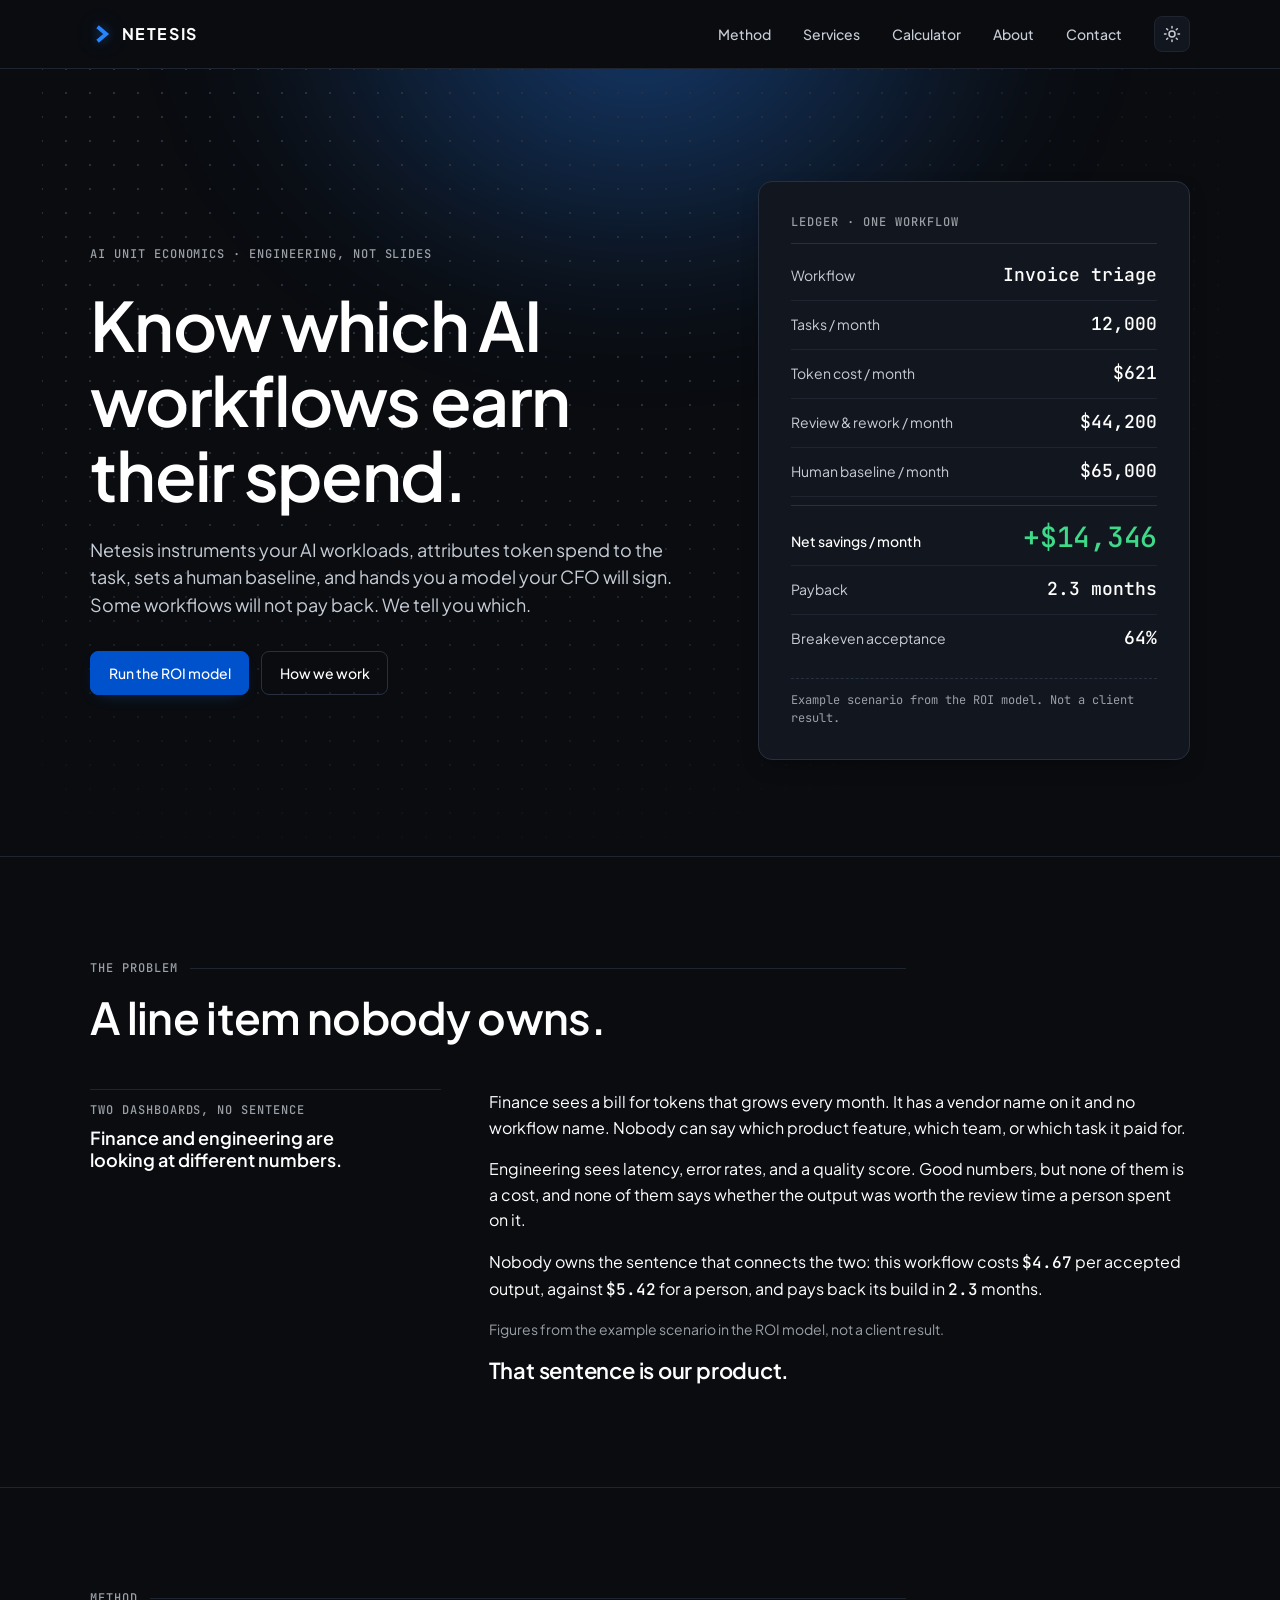
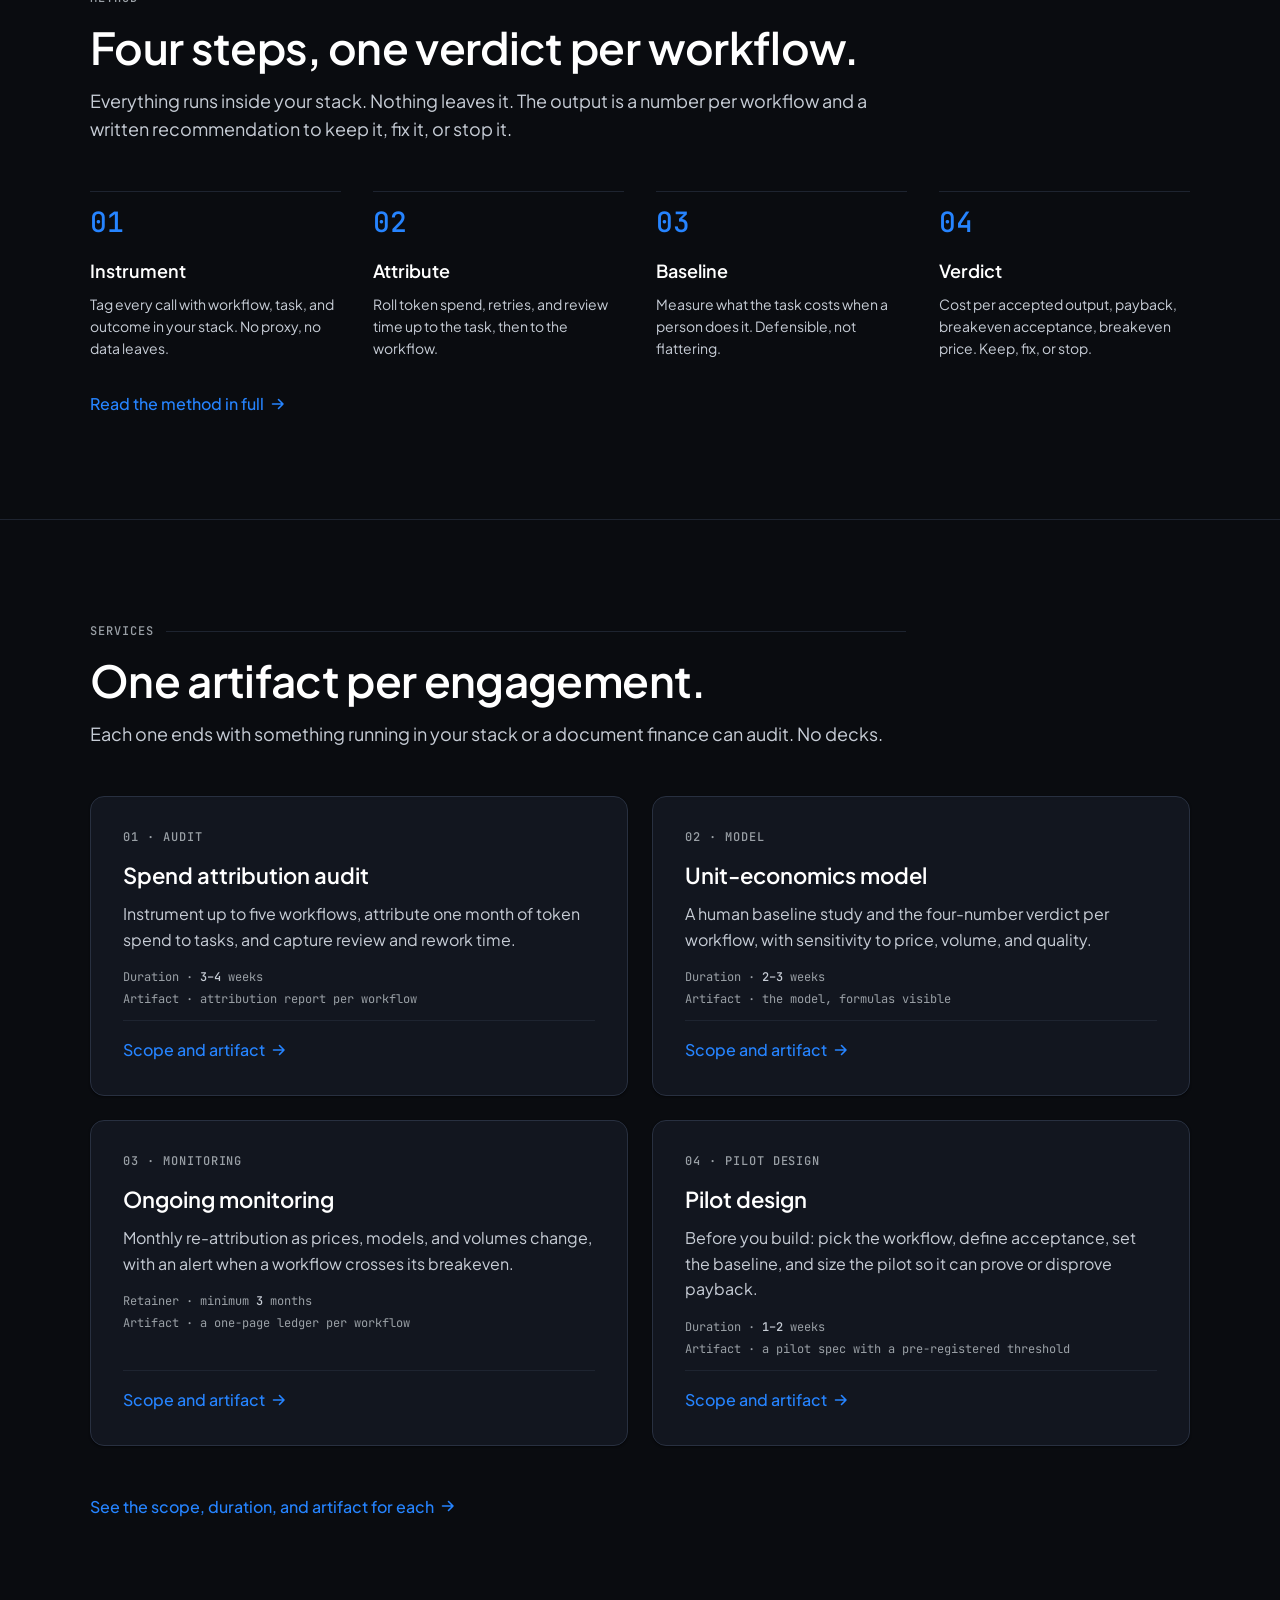
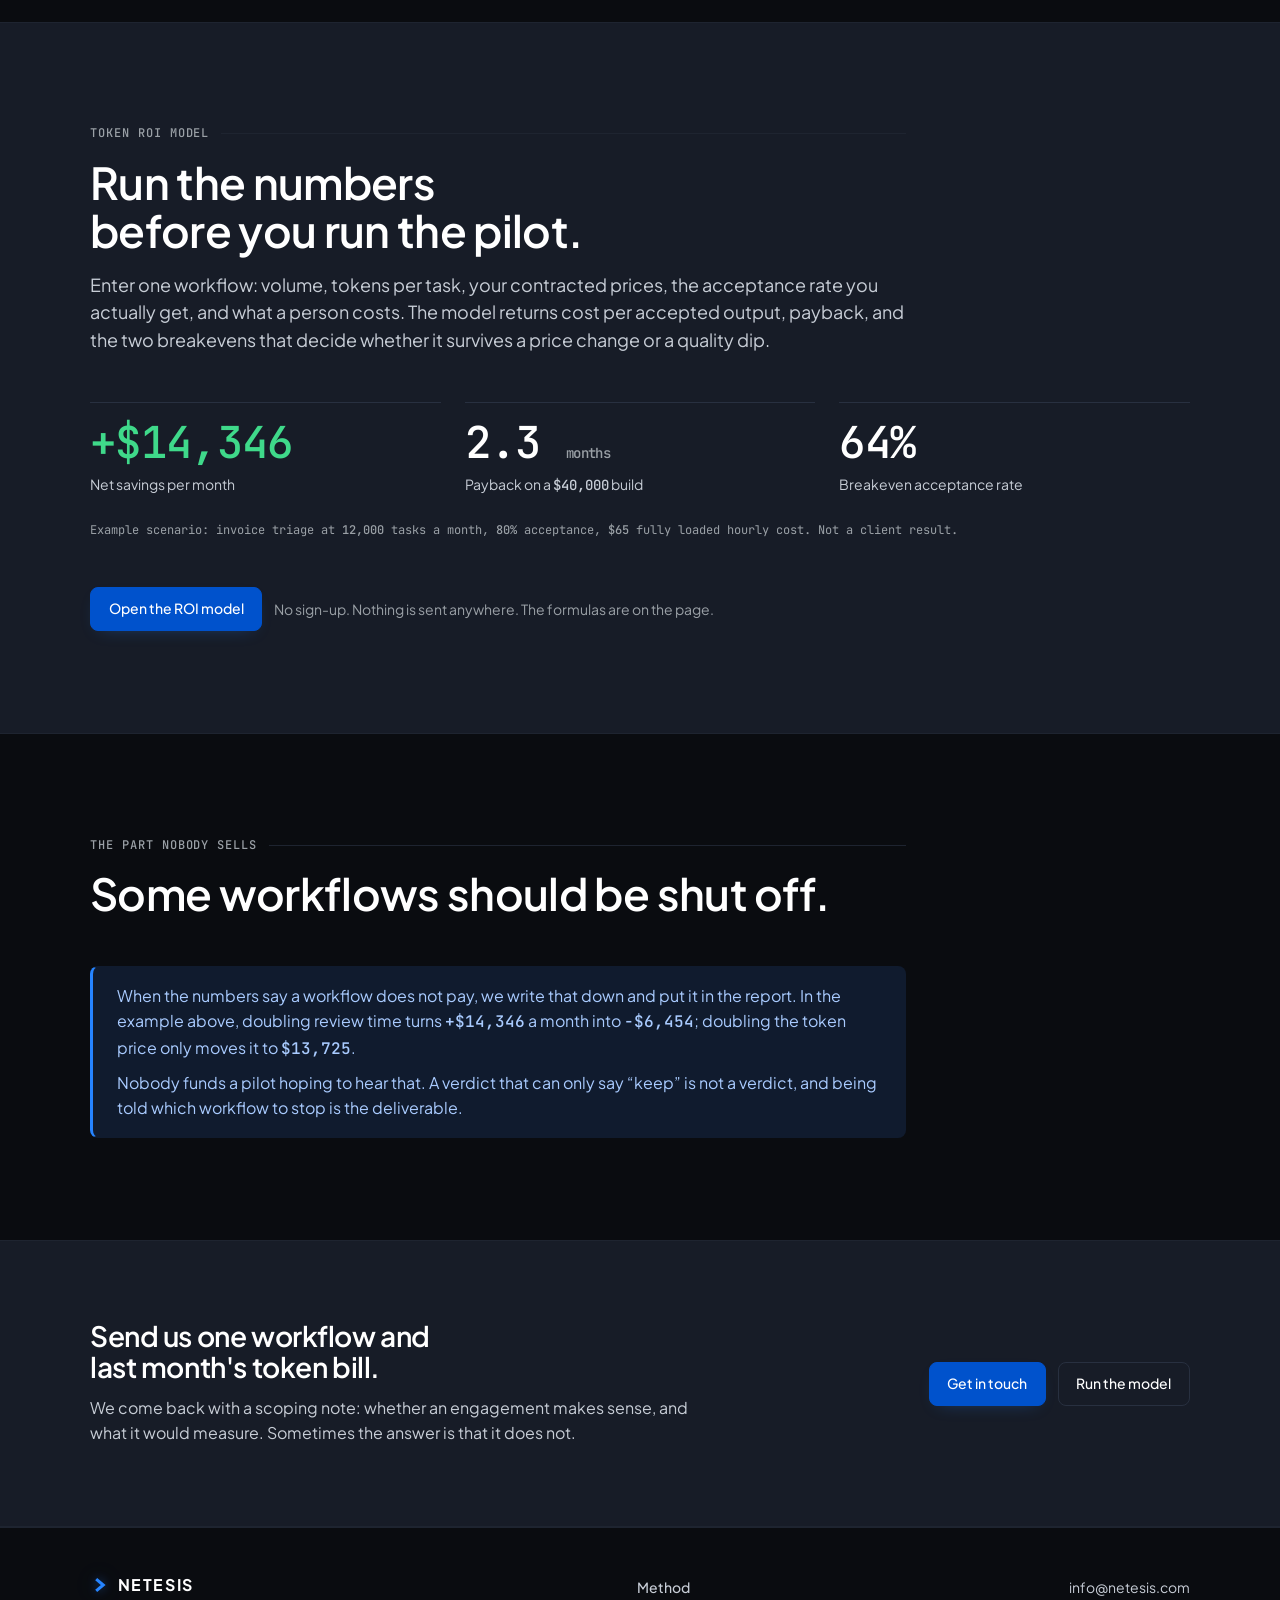
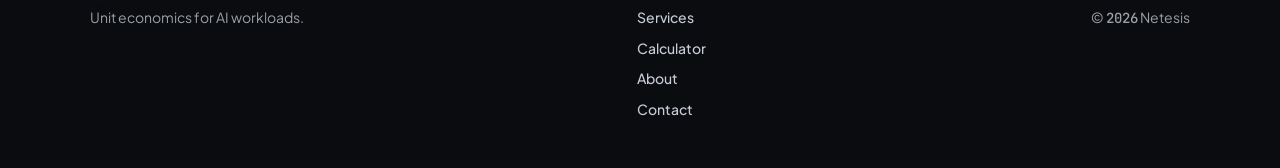
==== commit 3693b65d: "Adopt the Netesis brand: logo, palette and type The site was built on a warm neutral palette with In" ====
--- a/index.html
+++ b/index.html
@@ -6,22 +6,25 @@
   <title>Netesis — Unit economics for AI workloads</title>
   <meta name="description" content="Netesis instruments your AI workflows, attributes token spend to the task, sets a human baseline, and tells you which workflows earn their spend and which should stop.">
   <link rel="canonical" href="https://netesis.com/">
-  <meta name="theme-color" content="#f8f7f4" media="(prefers-color-scheme: light)">
-  <meta name="theme-color" content="#0f0f11" media="(prefers-color-scheme: dark)">
+  <meta name="theme-color" content="#0A0C10">
   <meta property="og:type" content="website">
   <meta property="og:site_name" content="Netesis">
   <meta property="og:title" content="Netesis — Unit economics for AI workloads">
   <meta property="og:description" content="Know which AI workflows earn their spend. Instrumentation in your stack, token spend attributed to the task, a human baseline, and a verdict your CFO will sign.">
   <meta property="og:url" content="https://netesis.com/">
-  <meta name="twitter:card" content="summary">
+  <meta name="twitter:card" content="summary_large_image">
   <meta name="twitter:title" content="Netesis — Unit economics for AI workloads">
   <meta name="twitter:description" content="Know which AI workflows earn their spend. Instrumentation in your stack, token spend attributed to the task, a human baseline, and a verdict your CFO will sign.">
-  <!-- TODO(content): add og:image and twitter:image (1200×630 PNG) once a brand image exists -->
-  <link rel="icon" href="data:image/svg+xml,%3Csvg xmlns='http://www.w3.org/2000/svg' viewBox='0 0 32 32'%3E%3Crect x='2' y='2' width='28' height='28' rx='6' fill='none' stroke='%231f4fd6' stroke-width='3'/%3E%3Cpath d='M8 24 L24 8 L24 24 Z' fill='%231f4fd6'/%3E%3C/svg%3E">
+  <meta property="og:image" content="https://netesis.com/assets/img/og-card.png">
+  <meta property="og:image:width" content="1200">
+  <meta property="og:image:height" content="630">
+  <meta property="og:image:alt" content="Netesis — AI Strategy & Insights">
+  <meta name="twitter:image" content="https://netesis.com/assets/img/og-card.png">
+  <link rel="icon" href="data:image/svg+xml,%3Csvg xmlns='http://www.w3.org/2000/svg' viewBox='0 0 32 32'%3E%3Crect width='32' height='32' rx='6' fill='%230A0C10'/%3E%3Cpath d='M12 6.5 L23 16 L12 25.5' fill='none' stroke='%232684FF' stroke-width='5' stroke-linejoin='miter'/%3E%3C/svg%3E">
   <script>(function(){try{var t=localStorage.getItem('netesis-theme');if(t==='light'||t==='dark'){document.documentElement.setAttribute('data-theme',t)}}catch(e){}})();</script>
   <link rel="preconnect" href="https://fonts.googleapis.com">
   <link rel="preconnect" href="https://fonts.gstatic.com" crossorigin>
-  <link rel="stylesheet" href="https://fonts.googleapis.com/css2?family=Inter:wght@400;500;600;700&family=JetBrains+Mono:wght@400;500&display=swap">
+  <link rel="stylesheet" href="https://fonts.googleapis.com/css2?family=Plus+Jakarta+Sans:wght@400;500;600;700;800&family=JetBrains+Mono:wght@400;500&display=swap">
   <link rel="stylesheet" href="./assets/css/styles.css">
   <script type="module" src="./assets/js/site.js"></script>
   <script type="application/ld+json">
@@ -32,7 +35,9 @@
         "@type": "Organization",
         "name": "Netesis",
         "url": "https://netesis.com",
-        "email": "hello@netesis.com",
+        "email": "info@netesis.com",
+        "logo": "https://netesis.com/assets/img/netesis-logo.png",
+        "image": "https://netesis.com/assets/img/og-card.png",
         "description": "Boutique IT consulting firm. Netesis instruments AI workflows, attributes token spend to the task, sets a human baseline, and reports which workflows earn their spend."
       },
       {
@@ -50,7 +55,7 @@
   <header class="site-header">
     <div class="container site-header__inner">
       <a class="wordmark" href="./index.html">
-        <svg class="wordmark__mark" width="22" height="22" viewBox="0 0 32 32" aria-hidden="true" focusable="false"><rect x="2" y="2" width="28" height="28" rx="6" fill="none" stroke="currentColor" stroke-width="3"/><path d="M8 24 L24 8 L24 24 Z" fill="currentColor"/></svg>
+        <svg class="wordmark__mark" width="22" height="22" viewBox="0 0 32 32" aria-hidden="true" focusable="false"><path d="M11 5.5 L23.5 16 L11 26.5" fill="none" stroke="currentColor" stroke-width="5.5" stroke-linecap="butt" stroke-linejoin="miter"/></svg>
         <span class="wordmark__text">Netesis</span>
       </a>
       <nav class="site-nav" aria-label="Primary">
@@ -287,7 +292,7 @@
     <div class="container site-footer__inner">
       <div class="site-footer__brand">
         <a class="wordmark wordmark--small" href="./index.html">
-          <svg class="wordmark__mark" width="18" height="18" viewBox="0 0 32 32" aria-hidden="true" focusable="false"><rect x="2" y="2" width="28" height="28" rx="6" fill="none" stroke="currentColor" stroke-width="3"/><path d="M8 24 L24 8 L24 24 Z" fill="currentColor"/></svg>
+          <svg class="wordmark__mark" width="18" height="18" viewBox="0 0 32 32" aria-hidden="true" focusable="false"><path d="M11 5.5 L23.5 16 L11 26.5" fill="none" stroke="currentColor" stroke-width="5.5" stroke-linecap="butt" stroke-linejoin="miter"/></svg>
           <span class="wordmark__text">Netesis</span>
         </a>
         <p class="site-footer__tagline">Unit economics for AI workloads.</p>
@@ -302,7 +307,7 @@
         </ul>
       </nav>
       <div class="site-footer__meta">
-        <a href="mailto:hello@netesis.com">hello@netesis.com</a>
+        <a href="mailto:info@netesis.com">info@netesis.com</a>
         <span class="site-footer__sep" aria-hidden="true">·</span>
         <span>© <span class="num">2026</span> Netesis</span>
         <!-- TODO(content): add registered company name / jurisdiction line if required -->
--- a/assets/css/styles.css
+++ b/assets/css/styles.css
@@ -1,10 +1,11 @@
 /* ==========================================================================
    Netesis — styles.css
-   Variant A "Ledger": editorial-technical. Ruled hairlines, right-aligned mono
-   figures, a receipt card as the hero. One stylesheet for every page.
+   Editorial-technical "ledger" layout wearing the Netesis brand: ruled
+   hairlines, right-aligned mono figures, a receipt card as the hero, on the
+   deep-slate canvas with the sapphire/neon accent. One stylesheet, every page.
 
    Contents
-     1. Tokens (light, dark ×2)
+     1. Tokens (brand palette: dark default, light opt-in)
      2. Reset & base
      3. Typography
      4. Layout: container, section, split
@@ -35,41 +36,54 @@
 /* --------------------------------------------------------------------------
    1. Tokens
    -------------------------------------------------------------------------- */
+/* Brand: netesis.com "AI Strategy & Insights".
+   Canonical palette from the Netesis brand spec (Net_Style.md):
+     canvas-main #0A0C10  canvas-surface #12161F
+     accent-primary #0052CC (Sapphire)  accent-glow #2684FF (Cyber Neon)
+     text-primary #FFFFFF  text-muted #9AA0A6 (Titanium Silver)
+     text-light-bg #1A1A1A (white-canvas / print only)
+   The brand is dark-first, so DARK is the default here and light is the
+   opt-in theme. Only tokens are redefined for light; nothing else moves. */
 :root {
-  color-scheme: light;
+  color-scheme: dark;
   /* ground */
-  --c-bg: #f8f7f4;
-  --c-surface: #ffffff;
-  --c-surface-2: #f0eee9;
-  --c-border: #d9d6ce;
-  --c-hairline: #e7e4dd;
-  --c-control-border: #8a8781; /* form-control boundary only: 3.58:1 on surface, 3.34:1 on bg (WCAG 1.4.11) */
+  --c-bg: #0A0C10;              /* canvas-main */
+  --c-surface: #12161F;         /* canvas-surface */
+  --c-surface-2: #171C27;
+  --c-border: #283040;
+  --c-hairline: #1E2430;
+  --c-control-border: #606A7A;  /* 3.31:1 on surface, 3.58:1 on canvas (WCAG 1.4.11) */
   /* ink */
-  --c-text: #17171a;
-  --c-text-2: #4a4843;
-  --c-text-3: #66635d;
-  /* accent (one saturated colour, used sparingly) */
-  --c-accent: #1f4fd6;
-  --c-accent-hover: #173fb0;
-  --c-accent-ink: #ffffff;      /* text on solid accent */
-  --c-accent-soft: #e4eafb;     /* tint backgrounds */
-  --c-accent-soft-ink: #16399e; /* text on the tint */
+  --c-text: #FFFFFF;            /* text-primary */
+  --c-text-2: #C7CDD6;
+  --c-text-3: #9AA0A6;          /* text-muted, Titanium Silver */
+  /* accent: neon carries every foreground use, sapphire is a fill only
+     (#0052CC on the canvas is 2.87:1 — never set it as text) */
+  --c-accent: #2684FF;          /* accent-glow */
+  --c-accent-hover: #6FADFF;
+  --c-accent-fill: #0052CC;     /* accent-primary: solid button/chip backgrounds */
+  --c-accent-fill-hover: #0047B2;
+  --c-accent-ink: #FFFFFF;      /* text on the sapphire fill: 6.82:1 */
+  --c-accent-soft: #101B2E;
+  --c-accent-soft-ink: #A9CBFF;
   /* money semantics */
-  --c-pos: #17703f;
-  --c-pos-soft: #e1f2e8;
-  --c-neg: #b8321a;
-  --c-neg-soft: #fbe5df;
-  --c-warn: #8a5a00;
-  --c-warn-soft: #fbefd2;
+  --c-pos: #3FD98A;
+  --c-pos-soft: #0C2A1B;
+  --c-neg: #FF8A73;
+  --c-neg-soft: #351510;
+  --c-warn: #E8B24A;
+  --c-warn-soft: #302408;
   /* misc */
-  --c-focus: #1f4fd6;
-  --c-selection: #cfdbfa;
-  --c-scroll-edge: rgba(20, 20, 25, .16); /* edge hint on a horizontally scrollable table */
-  --shadow-1: 0 1px 2px rgba(20, 20, 25, .06), 0 1px 1px rgba(20,20,25,.04);
-  --shadow-2: 0 8px 24px -12px rgba(20, 20, 25, .18);
+  --c-focus: #2684FF;
+  --c-selection: #123A6E;
+  --c-scroll-edge: rgba(0, 0, 0, .55);
+  --glow-ambient: rgba(38, 132, 255, .15);
+  --glow-intense: rgba(38, 132, 255, .40);
+  --shadow-1: 0 1px 2px rgba(0,0,0,.5);
+  --shadow-2: 0 8px 24px -12px rgba(0,0,0,.7);
 
   /* type */
-  --font-sans: "Inter", ui-sans-serif, system-ui, -apple-system, "Segoe UI", Roboto, "Helvetica Neue", Arial, sans-serif;
+  --font-sans: "Plus Jakarta Sans", ui-sans-serif, system-ui, -apple-system, "Segoe UI", Roboto, "Helvetica Neue", Arial, sans-serif;
   --font-mono: "JetBrains Mono", ui-monospace, "Cascadia Mono", "SF Mono", Menlo, Consolas, "Liberation Mono", monospace;
   --t-xs: .75rem;  --t-sm: .875rem;  --t-base: 1rem;  --t-md: 1.125rem;  --t-lg: 1.375rem;
   --t-xl: 1.75rem;  --t-2xl: clamp(2rem, 1.45rem + 2.2vw, 2.75rem);  --t-3xl: clamp(2.5rem, 1.7rem + 3.4vw, 4.25rem);
@@ -89,65 +103,40 @@
   --dur-2: 320ms;
 }
 
-/* dark: redefine ONLY tokens. Once for the OS preference (unless the user
-   forced light), once for the explicit toggle. */
-@media (prefers-color-scheme: dark) {
-  :root:not([data-theme="light"]) {
-    --c-bg: #0f0f11;
-    --c-surface: #17171a;
-    --c-surface-2: #1f1f23;
-    --c-border: #2e2e34;
-    --c-hairline: #26262b;
-    --c-control-border: #6e6d68; /* 3.45:1 on surface, 3.69:1 on bg */
-    --c-text: #ededea;
-    --c-text-2: #b6b4ae;
-    --c-text-3: #8f8d87;
-    --c-accent: #8aa8ff;
-    --c-accent-hover: #a5bbff;
-    --c-accent-ink: #0b1740;
-    --c-accent-soft: #1b2549;
-    --c-accent-soft-ink: #c5d3ff;
-    --c-pos: #56c98a;
-    --c-pos-soft: #12291c;
-    --c-neg: #ff8a73;
-    --c-neg-soft: #3a1710;
-    --c-warn: #e2b04a;
-    --c-warn-soft: #34270a;
-    --c-focus: #8aa8ff;
-    --c-selection: #2b3d7a;
-    --c-scroll-edge: rgba(0, 0, 0, .55);
-    --shadow-1: 0 1px 2px rgba(0,0,0,.5);
-    --shadow-2: 0 8px 24px -12px rgba(0,0,0,.7);
-    color-scheme: dark;
-  }
-}
-:root[data-theme="dark"] {
-  --c-bg: #0f0f11;
-  --c-surface: #17171a;
-  --c-surface-2: #1f1f23;
-  --c-border: #2e2e34;
-  --c-hairline: #26262b;
-  --c-control-border: #6e6d68; /* 3.45:1 on surface, 3.69:1 on bg */
-  --c-text: #ededea;
-  --c-text-2: #b6b4ae;
-  --c-text-3: #8f8d87;
-  --c-accent: #8aa8ff;
-  --c-accent-hover: #a5bbff;
-  --c-accent-ink: #0b1740;
-  --c-accent-soft: #1b2549;
-  --c-accent-soft-ink: #c5d3ff;
-  --c-pos: #56c98a;
-  --c-pos-soft: #12291c;
-  --c-neg: #ff8a73;
-  --c-neg-soft: #3a1710;
-  --c-warn: #e2b04a;
-  --c-warn-soft: #34270a;
-  --c-focus: #8aa8ff;
-  --c-selection: #2b3d7a;
-  --c-scroll-edge: rgba(0, 0, 0, .55);
-  --shadow-1: 0 1px 2px rgba(0,0,0,.5);
-  --shadow-2: 0 8px 24px -12px rgba(0,0,0,.7);
-  color-scheme: dark;
+/* Light theme: a cool, brand-aligned counterpart. Sapphire becomes the
+   foreground accent (6.82:1 on white) because the neon is too light to read
+   on paper-coloured ground. Body ink is the brand's own white-canvas token. */
+:root[data-theme="light"] {
+  color-scheme: light;
+  --c-bg: #F6F8FB;
+  --c-surface: #FFFFFF;
+  --c-surface-2: #EAEFF6;
+  --c-border: #D3DBE6;
+  --c-hairline: #E4EAF2;
+  --c-control-border: #7C838D;
+  --c-text: #1A1A1A;            /* text-light-bg */
+  --c-text-2: #454B54;
+  --c-text-3: #5D646E;
+  --c-accent: #0052CC;          /* accent-primary reads as the link colour here */
+  --c-accent-hover: #003D99;
+  --c-accent-fill: #0052CC;
+  --c-accent-fill-hover: #003D99;
+  --c-accent-ink: #FFFFFF;
+  --c-accent-soft: #E3ECFB;
+  --c-accent-soft-ink: #00337F;
+  --c-pos: #12703E;
+  --c-pos-soft: #E1F2E8;
+  --c-neg: #B3301A;
+  --c-neg-soft: #FBE5E0;
+  --c-warn: #7A4E00;
+  --c-warn-soft: #FBF0D4;
+  --c-focus: #0052CC;
+  --c-selection: #CFE0FB;
+  --c-scroll-edge: rgba(20, 22, 28, .16);
+  --glow-ambient: rgba(0, 82, 204, .10);
+  --glow-intense: rgba(0, 82, 204, .22);
+  --shadow-1: 0 1px 2px rgba(16, 20, 28, .06), 0 1px 1px rgba(16,20,28,.04);
+  --shadow-2: 0 10px 28px -14px rgba(16, 20, 28, .22);
 }
 
 /* --------------------------------------------------------------------------
@@ -174,7 +163,6 @@
   line-height: var(--lh-base);
   -webkit-font-smoothing: antialiased;
   -moz-osx-font-smoothing: grayscale;
-  font-feature-settings: "cv11", "ss01"; /* Inter: single-storey a off, open digits */
 }
 
 main { flex: 1 0 auto; }
@@ -326,7 +314,7 @@
   left: -999px; top: 0;
   z-index: 100;
   padding: .6rem .9rem;
-  background: var(--c-accent);
+  background: var(--c-accent-fill);
   color: var(--c-accent-ink);
   font-size: var(--t-sm); font-weight: 500;
   text-decoration: none;
@@ -355,13 +343,24 @@
   gap: .6rem;
   color: var(--c-text);
   text-decoration: none;
-  font-weight: 600;
-  font-size: 1.0625rem;
-  letter-spacing: -.01em;
+  /* echoes the logo lockup: wide, uppercase, evenly tracked */
+  font-weight: 700;
+  font-size: 1rem;
+  text-transform: uppercase;
+  letter-spacing: .1em;
   line-height: 1;
 }
 .wordmark:hover { color: var(--c-text); }
-.wordmark__mark { color: var(--c-accent); flex: none; }
+/* The chevron is the brand's "terminal cursor" mark, lifted from the logo
+   lockup. It glows on the dark canvas the way the logo does; the light theme
+   gets a much quieter halo so it does not smear on a pale ground. */
+.wordmark__mark {
+  color: var(--c-accent);
+  flex: none;
+  filter: drop-shadow(0 0 5px var(--glow-intense)) drop-shadow(0 0 12px var(--glow-ambient));
+}
+:root[data-theme="light"] .wordmark__mark { filter: drop-shadow(0 0 4px var(--glow-ambient)); }
+.wordmark:hover .wordmark__mark { color: var(--c-accent-hover); }
 .wordmark--small { font-size: var(--t-base); }
 .wordmark--small .wordmark__mark { width: 18px; height: 18px; }
 
@@ -398,14 +397,12 @@
 }
 .theme-toggle:hover { color: var(--c-text); border-color: var(--c-border); }
 .theme-toggle[hidden] { display: none; }
+/* Dark is the default, so the button offers the sun (switch to light);
+   in the light theme it offers the moon. */
 .theme-toggle__icon { display: block; }
-.theme-toggle__icon--sun { display: none; }
-@media (prefers-color-scheme: dark) {
-  :root:not([data-theme="light"]) .theme-toggle__icon--sun { display: block; }
-  :root:not([data-theme="light"]) .theme-toggle__icon--moon { display: none; }
-}
-:root[data-theme="dark"] .theme-toggle__icon--sun { display: block; }
-:root[data-theme="dark"] .theme-toggle__icon--moon { display: none; }
+.theme-toggle__icon--moon { display: none; }
+:root[data-theme="light"] .theme-toggle__icon--sun { display: none; }
+:root[data-theme="light"] .theme-toggle__icon--moon { display: block; }
 
 /* < 720: wordmark + toggle on row one, nav wraps onto row two */
 .theme-toggle { margin-left: auto; order: 2; }
@@ -472,8 +469,20 @@
 .btn svg { width: 16px; height: 16px; flex: none; }
 .btn:hover { color: var(--c-text); }
 
-.btn--primary { background: var(--c-accent); border-color: var(--c-accent); color: var(--c-accent-ink); }
-.btn--primary:hover { background: var(--c-accent-hover); border-color: var(--c-accent-hover); color: var(--c-accent-ink); }
+/* Filled surfaces take the sapphire, never the neon: white on #2684FF is
+   only 3.6:1, while on #0052CC it is 6.82:1. The neon returns as the glow. */
+.btn--primary {
+  background: var(--c-accent-fill);
+  border-color: var(--c-accent-fill);
+  color: var(--c-accent-ink);
+  box-shadow: 0 0 0 0 var(--glow-ambient), 0 6px 18px -10px var(--glow-intense);
+}
+.btn--primary:hover {
+  background: var(--c-accent-fill-hover);
+  border-color: var(--c-accent-fill-hover);
+  color: var(--c-accent-ink);
+  box-shadow: 0 0 0 3px var(--glow-ambient), 0 8px 22px -10px var(--glow-intense);
+}
 .btn--primary:focus-visible { outline-offset: 2px; box-shadow: 0 0 0 2px var(--c-bg); }
 
 .btn--secondary { border-color: var(--c-border); color: var(--c-text); background: transparent; }
@@ -527,6 +536,25 @@
   background-position: 12px 12px;
   -webkit-mask-image: radial-gradient(ellipse at 30% 20%, #000 30%, transparent 75%);
   mask-image: radial-gradient(ellipse at 30% 20%, #000 30%, transparent 75%);
+}
+/* Brand ambient: the sapphire orb that sits behind the masthead on
+   netesis.com. It is a wide, heavily blurred radial wash, kept below the
+   dot lattice and well away from the text it sits behind. */
+.hero::after {
+  content: "";
+  position: absolute;
+  top: -45%;
+  left: 50%;
+  width: min(860px, 130%);
+  height: 620px;
+  transform: translateX(-50%);
+  z-index: -2;
+  pointer-events: none;
+  background: radial-gradient(ellipse at center,
+    var(--glow-intense) 0%,
+    var(--glow-ambient) 42%,
+    transparent 70%);
+  filter: blur(58px);
 }
 .hero__inner {
   display: grid;
@@ -1412,24 +1440,31 @@
    26. Print
    -------------------------------------------------------------------------- */
 @media print {
-  /* one token reset instead of per-component overrides: every theme state
-     (OS dark, stored dark, stored light) prints black on white */
-  :root, :root:not([data-theme="light"]), :root[data-theme="dark"] {
+  /* One token reset instead of per-component overrides. The site is dark by
+     default, so paper needs every theme state forced to black on white; the
+     [data-theme] selectors are listed explicitly because they outrank a bare
+     :root and would otherwise repaint the page in colour. This is also where
+     the brand's own white-canvas ink (#1A1A1A -> #000) applies. */
+  :root, :root[data-theme="dark"], :root[data-theme="light"] {
     color-scheme: light;
     --c-bg: #fff; --c-surface: #fff; --c-surface-2: #fff;
     --c-border: #888; --c-hairline: #bbb; --c-control-border: #888;
     --c-text: #000; --c-text-2: #000; --c-text-3: #333;
     --c-accent: #000; --c-accent-hover: #000; --c-accent-ink: #fff;
+    --c-accent-fill: #000; --c-accent-fill-hover: #000;
     --c-accent-soft: #fff; --c-accent-soft-ink: #000;
     --c-pos: #000; --c-neg: #000; --c-warn: #000;
     --c-pos-soft: #fff; --c-neg-soft: #fff; --c-warn-soft: #fff;
     --c-focus: #000; --c-selection: #fff;
     --c-scroll-edge: transparent;
+    --glow-ambient: transparent; --glow-intense: transparent;
     --shadow-1: none; --shadow-2: none;
   }
+  /* the logo mark is a glowing blue chevron on screen; on paper it is ink */
+  .wordmark__mark { filter: none; }
   /* paper has no scroll, so drop the edge hints and let tables print in full */
   .table-wrap { background-image: none; overflow-x: visible; }
-  .site-nav, .theme-toggle, .site-footer__nav, .skip-link, .hero::before, .cta-band { display: none; }
+  .site-nav, .theme-toggle, .site-footer__nav, .skip-link, .hero::before, .hero::after, .cta-band { display: none; }
   .section { padding-block: 1.5rem; }
   .ledger, .card, .results, .table-wrap, .callout, .formulas, .fieldset { break-inside: avoid; }
   .js .reveal { opacity: 1; transform: none; }
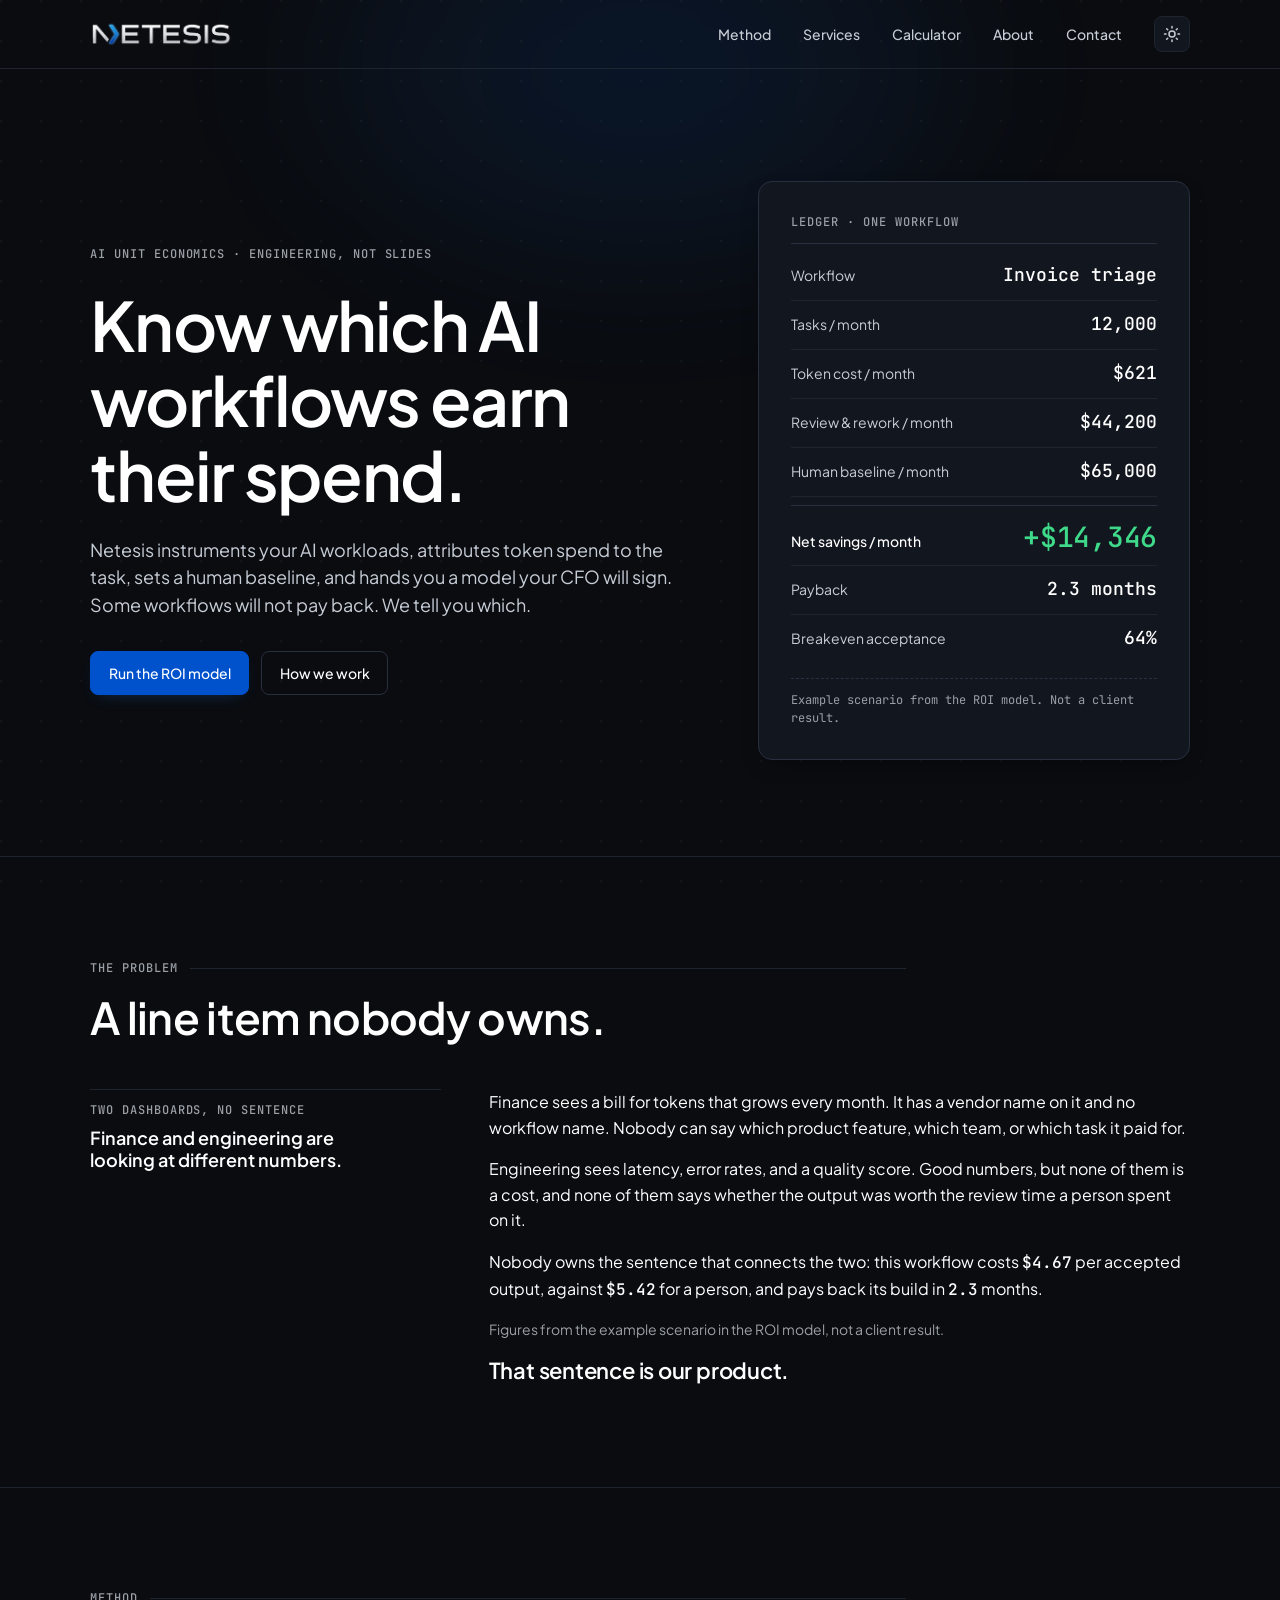
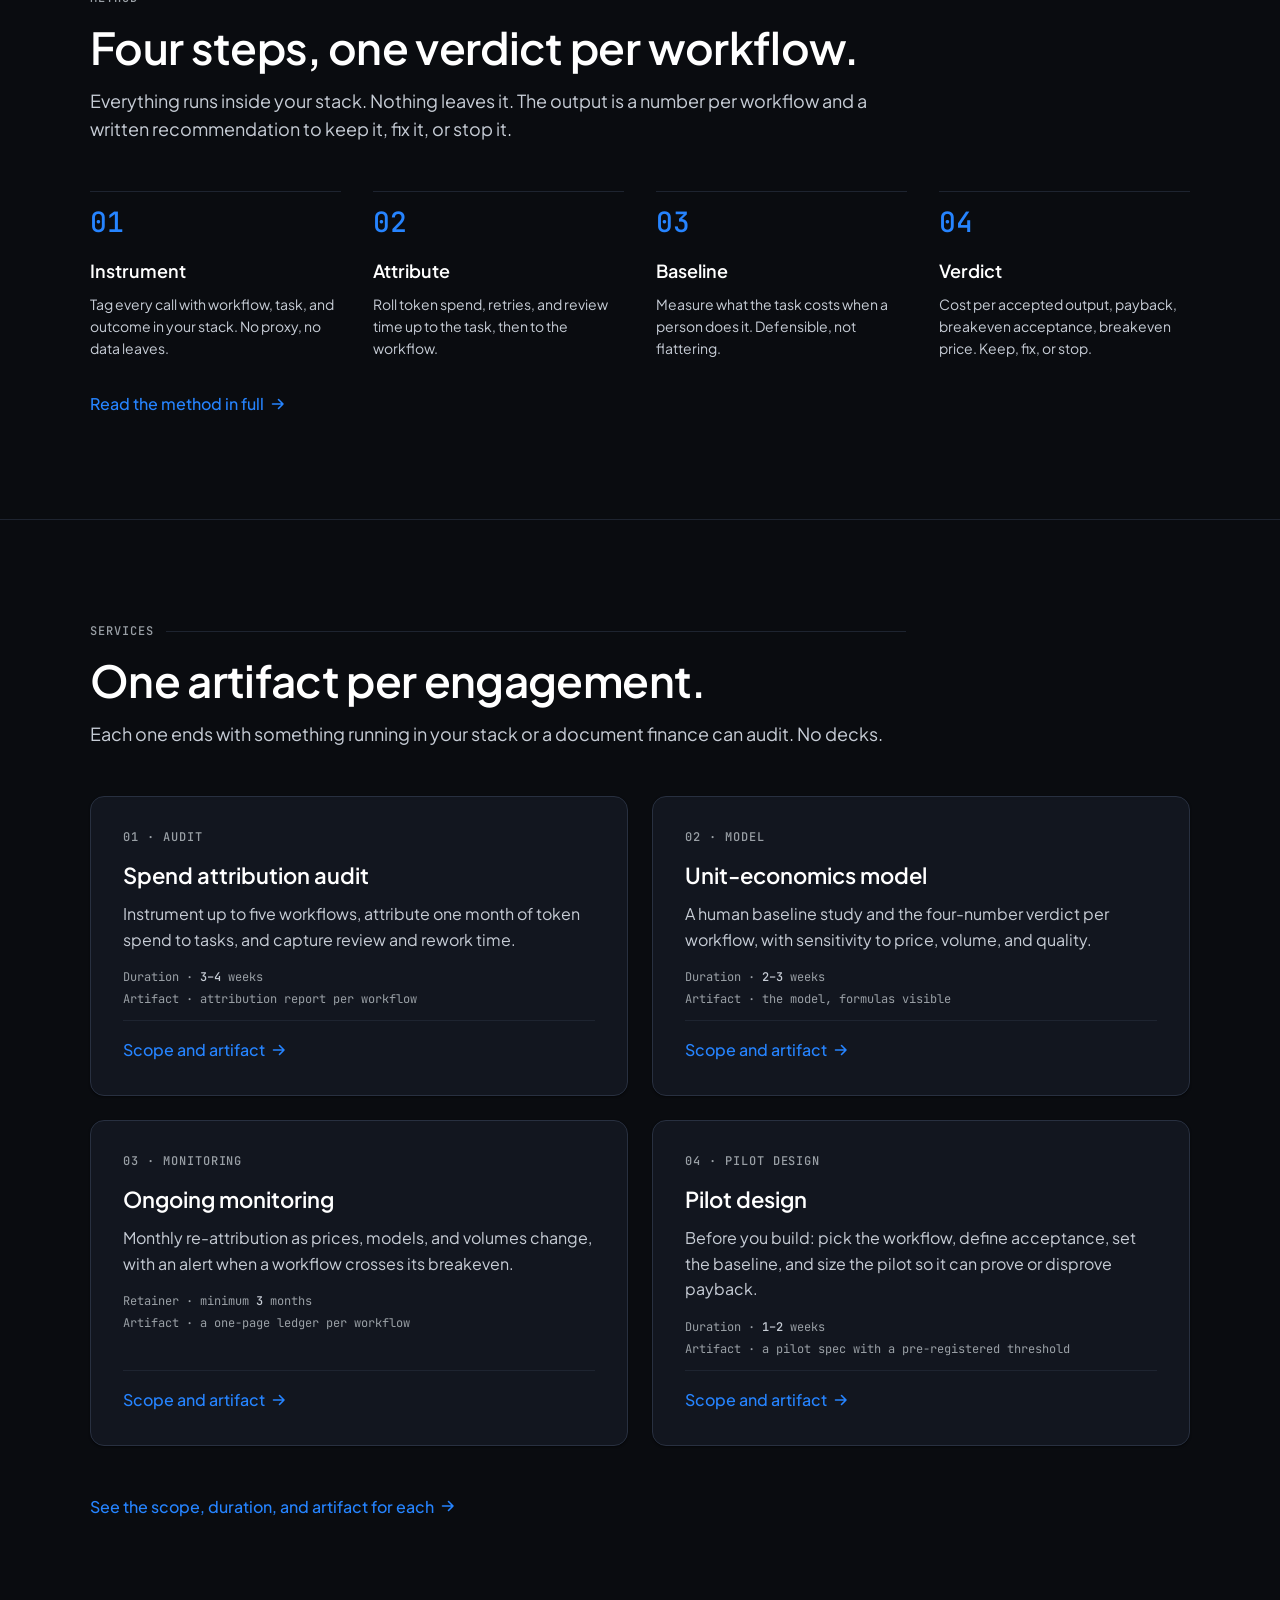
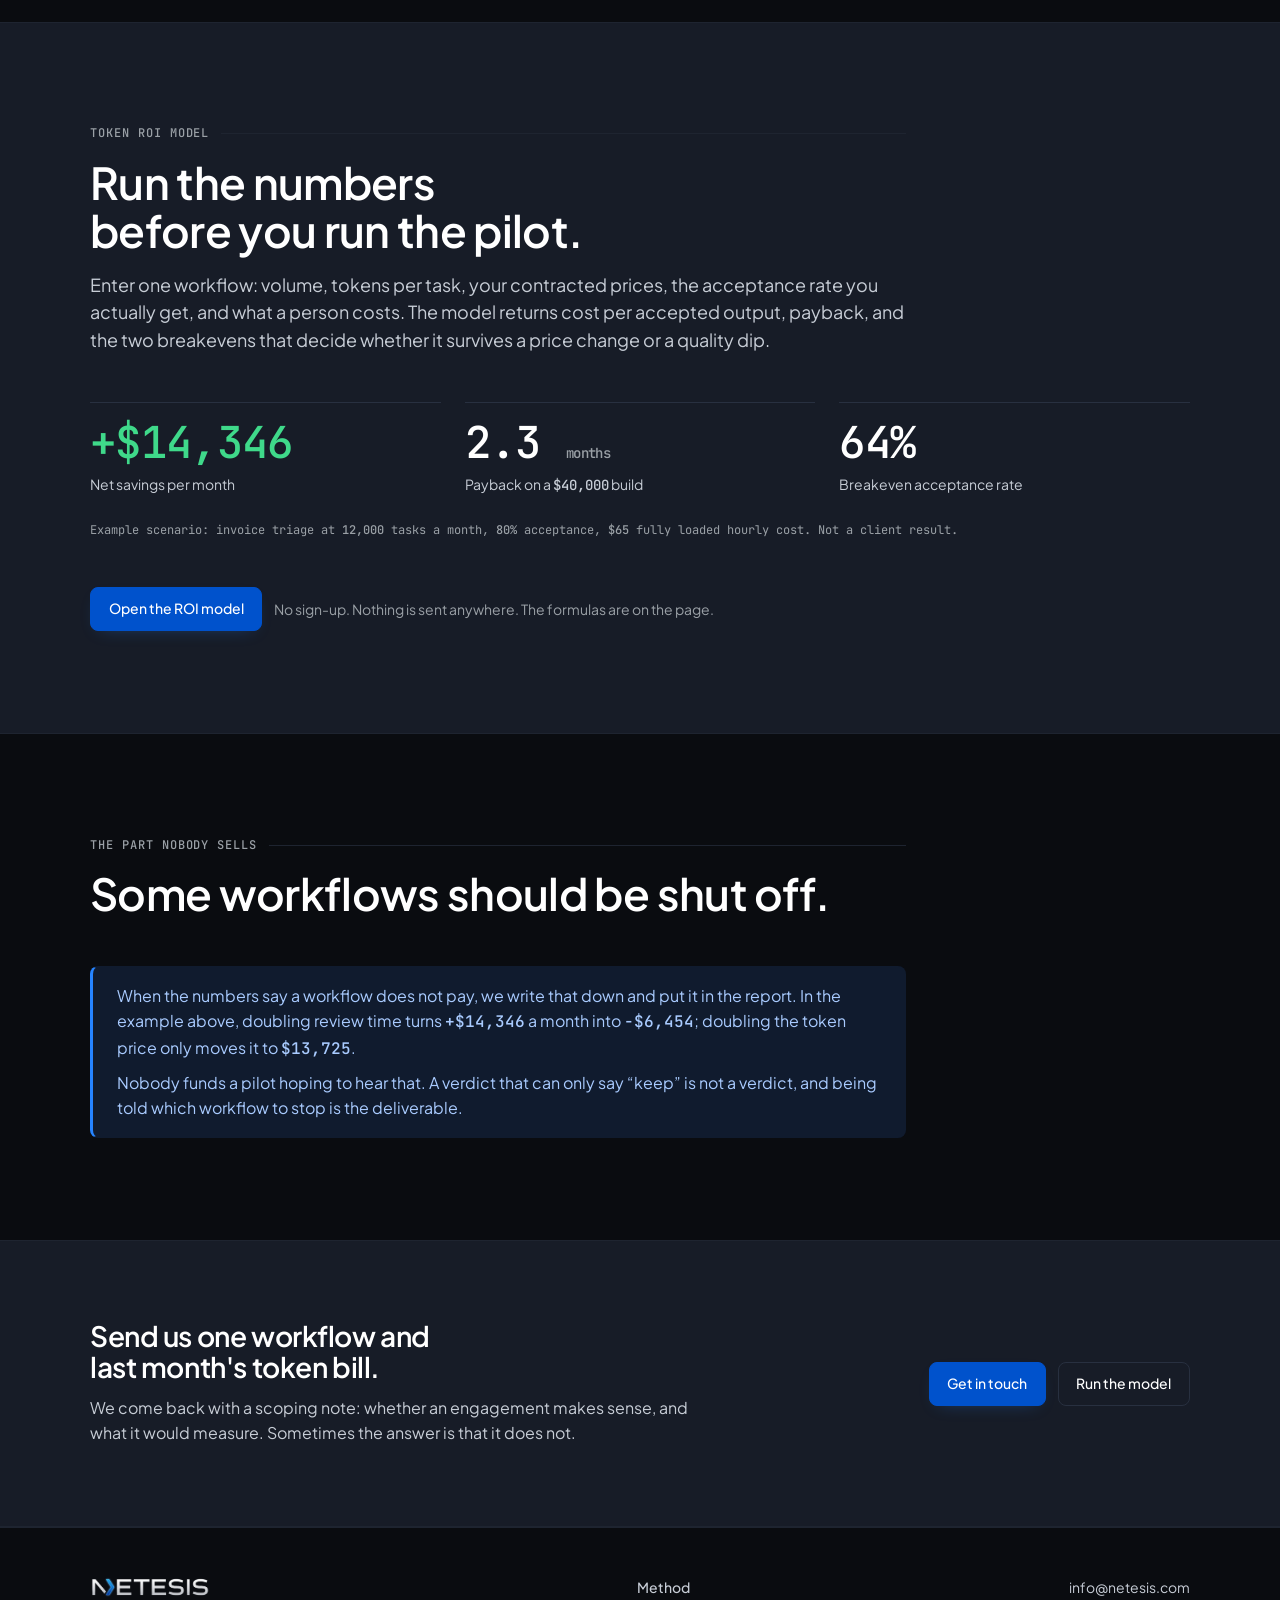
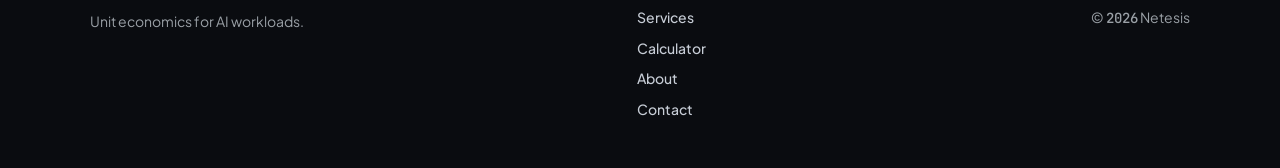
==== commit cb872ea9: "Put the real logo in the header, not a rebuild of it The brand artwork was in the repository and on " ====
--- a/index.html
+++ b/index.html
@@ -55,8 +55,8 @@
   <header class="site-header">
     <div class="container site-header__inner">
       <a class="wordmark" href="./index.html">
-        <svg class="wordmark__mark" width="22" height="22" viewBox="0 0 32 32" aria-hidden="true" focusable="false"><path d="M11 5.5 L23.5 16 L11 26.5" fill="none" stroke="currentColor" stroke-width="5.5" stroke-linecap="butt" stroke-linejoin="miter"/></svg>
-        <span class="wordmark__text">Netesis</span>
+        <span class="wordmark__logo" aria-hidden="true"></span>
+        <span class="hidden-visually">Netesis</span>
       </a>
       <nav class="site-nav" aria-label="Primary">
         <ul>
@@ -292,8 +292,8 @@
     <div class="container site-footer__inner">
       <div class="site-footer__brand">
         <a class="wordmark wordmark--small" href="./index.html">
-          <svg class="wordmark__mark" width="18" height="18" viewBox="0 0 32 32" aria-hidden="true" focusable="false"><path d="M11 5.5 L23.5 16 L11 26.5" fill="none" stroke="currentColor" stroke-width="5.5" stroke-linecap="butt" stroke-linejoin="miter"/></svg>
-          <span class="wordmark__text">Netesis</span>
+          <span class="wordmark__logo" aria-hidden="true"></span>
+        <span class="hidden-visually">Netesis</span>
         </a>
         <p class="site-footer__tagline">Unit economics for AI workloads.</p>
       </div>
--- a/assets/css/styles.css
+++ b/assets/css/styles.css
@@ -6,7 +6,7 @@
 
    Contents
      1. Tokens (brand palette: dark default, light opt-in)
-     2. Reset & base
+     2. Reset & base, ambient backdrop
      3. Typography
      4. Layout: container, section, split
      5. Skip link, header, nav, theme toggle
@@ -79,6 +79,13 @@
   --c-scroll-edge: rgba(0, 0, 0, .55);
   --glow-ambient: rgba(38, 132, 255, .15);
   --glow-intense: rgba(38, 132, 255, .40);
+  /* ambient backdrop, carried over from the Under-Construction page */
+  --bg-grid-dot: rgba(154, 160, 166, .07);
+  /* the source page uses .22; toned to .14 because this site puts small
+     accent-coloured links under the orb, and .22 pushed them to 4.28:1 */
+  --orb-core: rgba(0, 82, 204, .14);
+  --orb-mid: rgba(38, 132, 255, .06);
+  --spotlight-tint: rgba(38, 132, 255, .08);
   --shadow-1: 0 1px 2px rgba(0,0,0,.5);
   --shadow-2: 0 8px 24px -12px rgba(0,0,0,.7);
 
@@ -116,7 +123,7 @@
   --c-control-border: #7C838D;
   --c-text: #1A1A1A;            /* text-light-bg */
   --c-text-2: #454B54;
-  --c-text-3: #5D646E;
+  --c-text-3: #545A64;         /* darkened for headroom under the ambient orb */
   --c-accent: #0052CC;          /* accent-primary reads as the link colour here */
   --c-accent-hover: #003D99;
   --c-accent-fill: #0052CC;
@@ -135,6 +142,10 @@
   --c-scroll-edge: rgba(20, 22, 28, .16);
   --glow-ambient: rgba(0, 82, 204, .10);
   --glow-intense: rgba(0, 82, 204, .22);
+  --bg-grid-dot: rgba(26, 26, 26, .07);
+  --orb-core: rgba(0, 82, 204, .08);
+  --orb-mid: rgba(38, 132, 255, .06);
+  --spotlight-tint: rgba(0, 82, 204, .05);
   --shadow-1: 0 1px 2px rgba(16, 20, 28, .06), 0 1px 1px rgba(16,20,28,.04);
   --shadow-2: 0 10px 28px -14px rgba(16, 20, 28, .22);
 }
@@ -164,6 +175,52 @@
   -webkit-font-smoothing: antialiased;
   -moz-osx-font-smoothing: grayscale;
 }
+
+/* --- Ambient backdrop ------------------------------------------------------
+   Ported from the Under-Construction page at netesis.com: a fine dot lattice,
+   a sapphire orb bloomed behind the masthead, and a spotlight that follows the
+   pointer. All three are fixed to the viewport, inert to input, and painted
+   below the content, which is lifted into its own stacking level. The grid and
+   orb are pseudo-elements on <html> so no page needs extra markup; the
+   spotlight is created by site.js, so it simply does not exist without JS or
+   when the visitor asks for reduced motion. */
+html::before, html::after {
+  content: "";
+  position: fixed;
+  pointer-events: none;
+  z-index: 0;
+}
+/* dot lattice */
+html::before {
+  inset: 0;
+  background-image: radial-gradient(circle at 1px 1px, var(--bg-grid-dot) 1px, transparent 0);
+  background-size: 40px 40px;
+}
+/* sapphire orb behind the masthead */
+html::after {
+  top: -20%;
+  left: 50%;
+  width: min(800px, 150vw);
+  height: 500px;
+  transform: translateX(-50%);
+  background: radial-gradient(ellipse at center, var(--orb-core) 0%, var(--orb-mid) 45%, transparent 70%);
+  filter: blur(60px);
+}
+/* pointer-following spotlight (added by site.js) */
+.spotlight {
+  position: fixed;
+  top: 0; left: 0;
+  width: 600px; height: 600px;
+  margin: -300px 0 0 -300px;
+  pointer-events: none;
+  z-index: 0;
+  opacity: 0;
+  background: radial-gradient(circle at center, var(--spotlight-tint) 0%, transparent 70%);
+  transition: transform .15s ease-out, opacity .25s ease;
+}
+.spotlight.is-live { opacity: 1; }
+/* content rides above the backdrop */
+.site-header, main, .site-footer { position: relative; z-index: 1; }
 
 main { flex: 1 0 auto; }
 /* target of the skip link: keep a ring so keyboard users see where focus landed,
@@ -337,32 +394,28 @@
   padding-block: var(--sp-4);
 }
 
+/* The lockup is the real brand artwork, cropped to the wordmark from the
+   master logo. Two files rather than one, because the artwork is white and
+   silver and would disappear on the light theme; the ink variant keeps the
+   blue chevron and turns the metal to charcoal. They are background images,
+   so a browser only ever fetches the one its theme asks for. The link's
+   accessible name comes from visually hidden text next to it. */
 .wordmark {
   display: inline-flex;
   align-items: center;
-  gap: .6rem;
-  color: var(--c-text);
   text-decoration: none;
-  /* echoes the logo lockup: wide, uppercase, evenly tracked */
-  font-weight: 700;
-  font-size: 1rem;
-  text-transform: uppercase;
-  letter-spacing: .1em;
   line-height: 1;
 }
-.wordmark:hover { color: var(--c-text); }
-/* The chevron is the brand's "terminal cursor" mark, lifted from the logo
-   lockup. It glows on the dark canvas the way the logo does; the light theme
-   gets a much quieter halo so it does not smear on a pale ground. */
-.wordmark__mark {
-  color: var(--c-accent);
-  flex: none;
-  filter: drop-shadow(0 0 5px var(--glow-intense)) drop-shadow(0 0 12px var(--glow-ambient));
-}
-:root[data-theme="light"] .wordmark__mark { filter: drop-shadow(0 0 4px var(--glow-ambient)); }
-.wordmark:hover .wordmark__mark { color: var(--c-accent-hover); }
-.wordmark--small { font-size: var(--t-base); }
-.wordmark--small .wordmark__mark { width: 18px; height: 18px; }
+.wordmark__logo {
+  display: block;
+  width: 142px;
+  height: 26px;
+  background: url("../img/netesis-wordmark.png") left center / contain no-repeat;
+}
+:root[data-theme="light"] .wordmark__logo {
+  background-image: url("../img/netesis-wordmark-ink.png");
+}
+.wordmark--small .wordmark__logo { width: 120px; height: 22px; }
 
 .site-nav ul { display: flex; flex-wrap: wrap; gap: var(--sp-1) var(--sp-4); list-style: none; margin: 0; padding: 0; } /* sp-4: all five links fit one row at 375px */
 .site-nav a {
@@ -520,42 +573,8 @@
   padding-block: clamp(3.5rem, 9vw, 7rem) clamp(3.5rem, 8vw, 6rem);
   overflow: hidden;
 }
-/* dot-grid on a pseudo-element so the text above it stays crisp */
-.hero::before {
-  content: "";
-  position: absolute;
-  top: 0; bottom: 0;
-  left: 50%;
-  /* the container column plus 48px each side, so the 24px lattice starts on the container edge */
-  width: calc(min(100% - 2 * clamp(1rem, 4vw, 2rem), var(--max-w)) + 96px);
-  transform: translateX(-50%);
-  z-index: -1;
-  pointer-events: none;
-  background-image: radial-gradient(var(--c-border) 1px, transparent 1.5px);
-  background-size: 24px 24px;
-  background-position: 12px 12px;
-  -webkit-mask-image: radial-gradient(ellipse at 30% 20%, #000 30%, transparent 75%);
-  mask-image: radial-gradient(ellipse at 30% 20%, #000 30%, transparent 75%);
-}
-/* Brand ambient: the sapphire orb that sits behind the masthead on
-   netesis.com. It is a wide, heavily blurred radial wash, kept below the
-   dot lattice and well away from the text it sits behind. */
-.hero::after {
-  content: "";
-  position: absolute;
-  top: -45%;
-  left: 50%;
-  width: min(860px, 130%);
-  height: 620px;
-  transform: translateX(-50%);
-  z-index: -2;
-  pointer-events: none;
-  background: radial-gradient(ellipse at center,
-    var(--glow-intense) 0%,
-    var(--glow-ambient) 42%,
-    transparent 70%);
-  filter: blur(58px);
-}
+/* The hero no longer paints its own texture: the ambient backdrop in
+   section 2 is fixed to the viewport and sits behind every page. */
 .hero__inner {
   display: grid;
   gap: var(--sp-10) var(--sp-8);
@@ -1460,11 +1479,20 @@
     --glow-ambient: transparent; --glow-intense: transparent;
     --shadow-1: none; --shadow-2: none;
   }
-  /* the logo mark is a glowing blue chevron on screen; on paper it is ink */
-  .wordmark__mark { filter: none; }
+  /* paper is white, so force the ink lockup and ask the browser to actually
+     paint it: background images are dropped from print by default */
+  /* same specificity as the light-theme rule, and later in the file, so no
+     !important is needed to win */
+  :root .wordmark__logo, :root[data-theme="light"] .wordmark__logo {
+    background-image: url("../img/netesis-wordmark-ink.png");
+    -webkit-print-color-adjust: exact;
+    print-color-adjust: exact;
+  }
   /* paper has no scroll, so drop the edge hints and let tables print in full */
   .table-wrap { background-image: none; overflow-x: visible; }
-  .site-nav, .theme-toggle, .site-footer__nav, .skip-link, .hero::before, .hero::after, .cta-band { display: none; }
+  .site-nav, .theme-toggle, .site-footer__nav, .skip-link, .cta-band { display: none; }
+  /* the ambient backdrop is screen-only */
+  html::before, html::after, .spotlight { display: none; }
   .section { padding-block: 1.5rem; }
   .ledger, .card, .results, .table-wrap, .callout, .formulas, .fieldset { break-inside: avoid; }
   .js .reveal { opacity: 1; transform: none; }
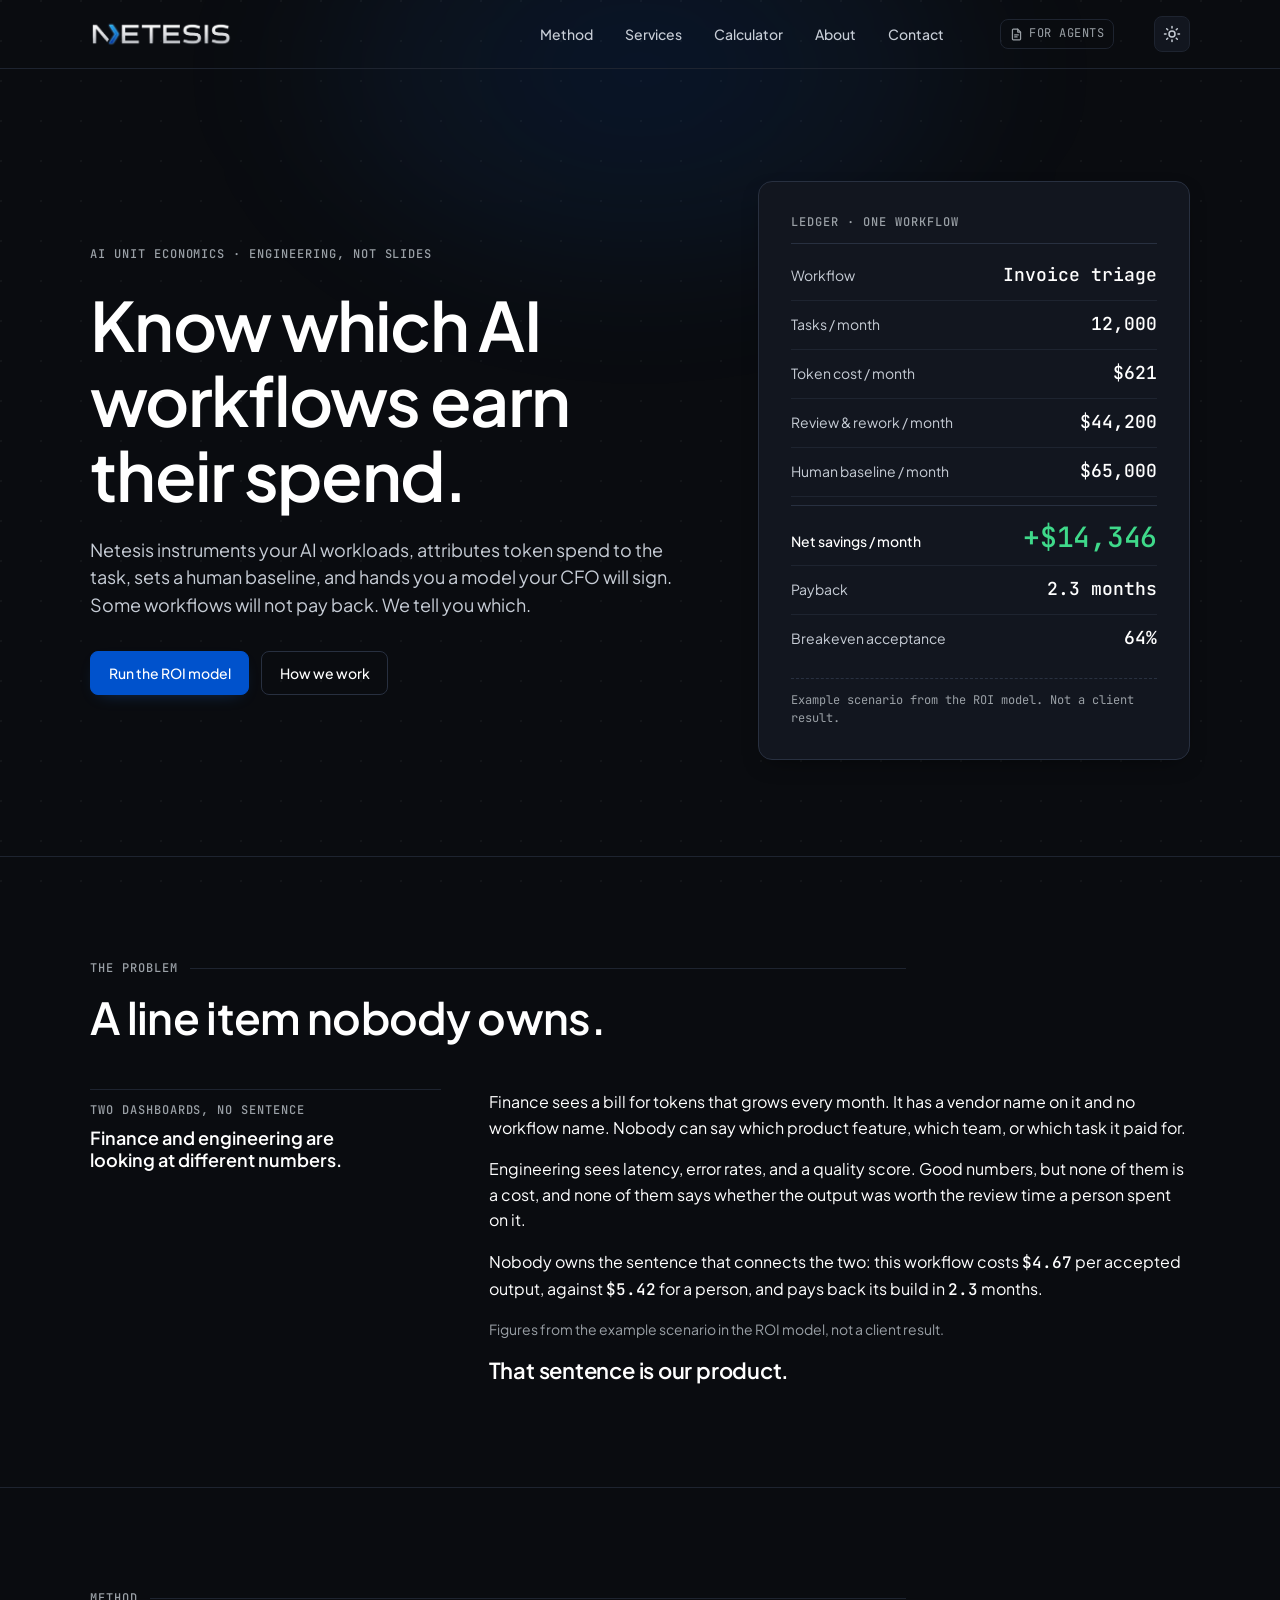
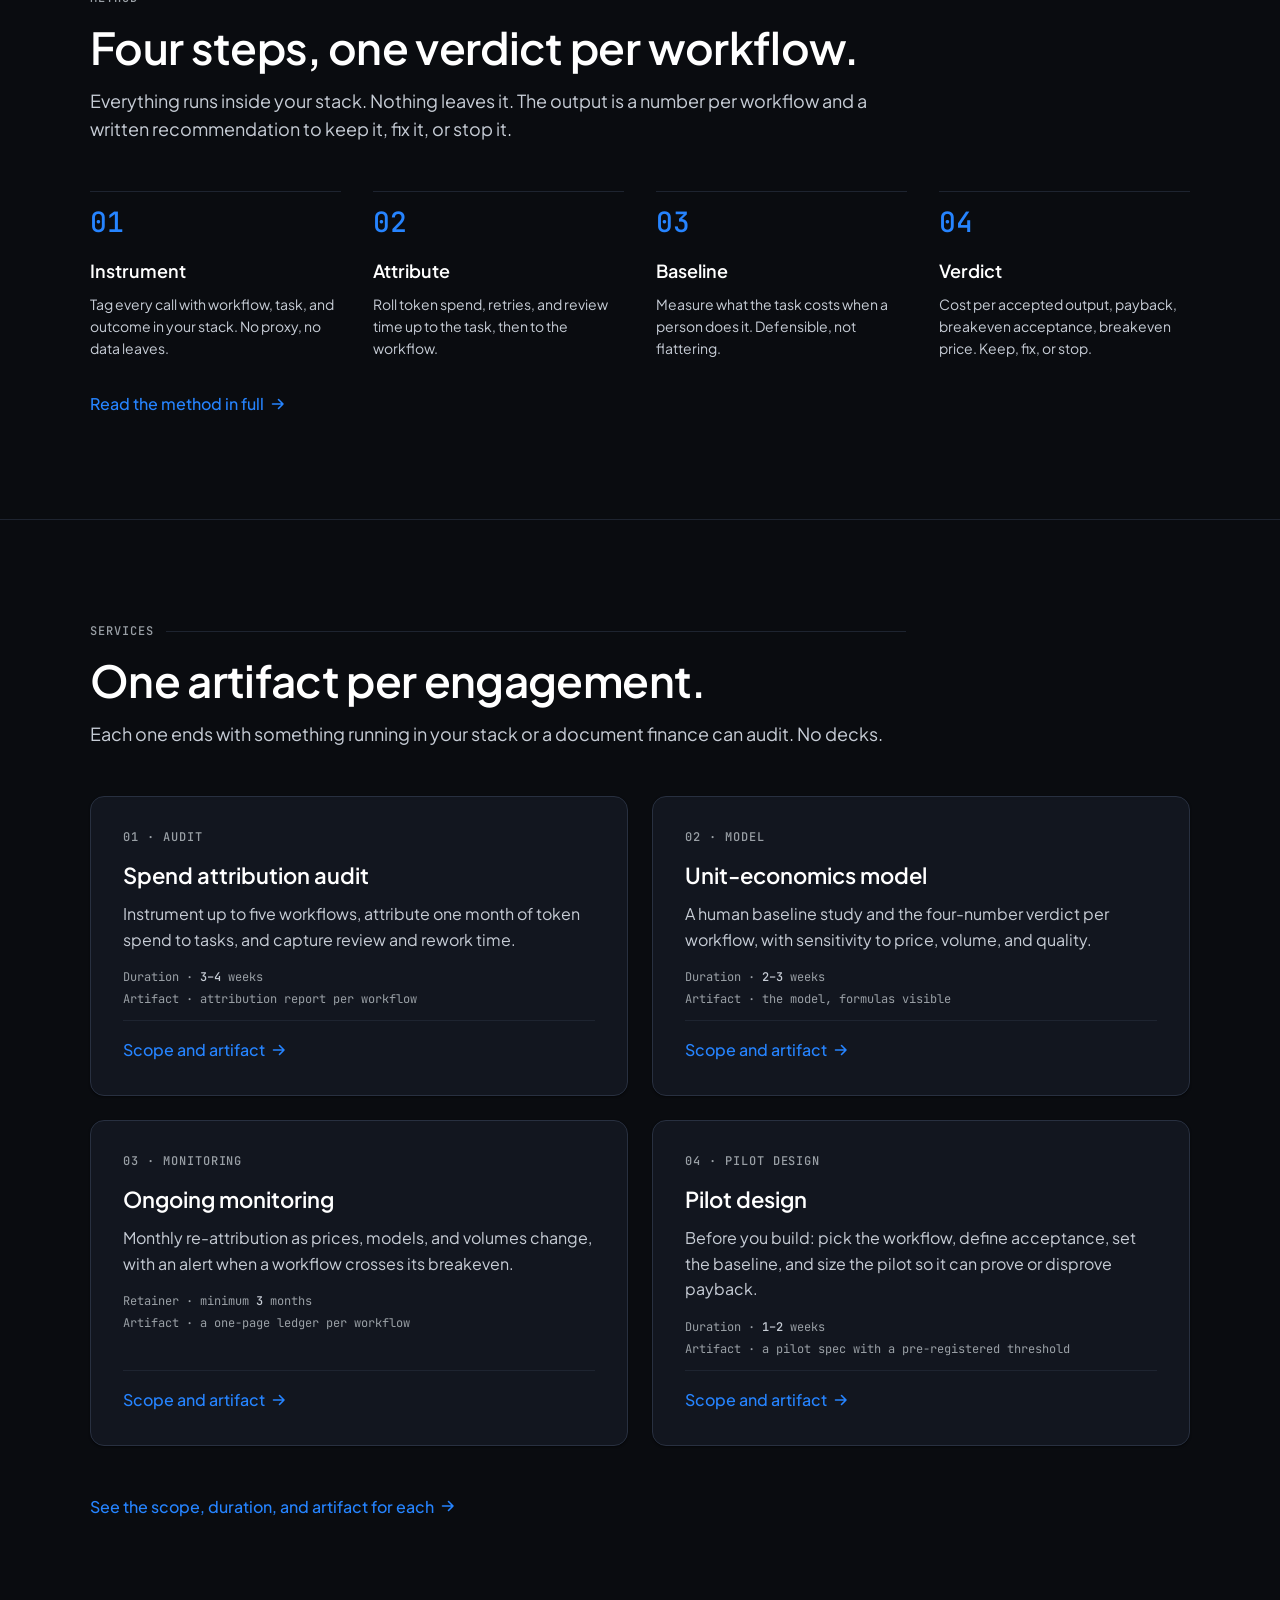
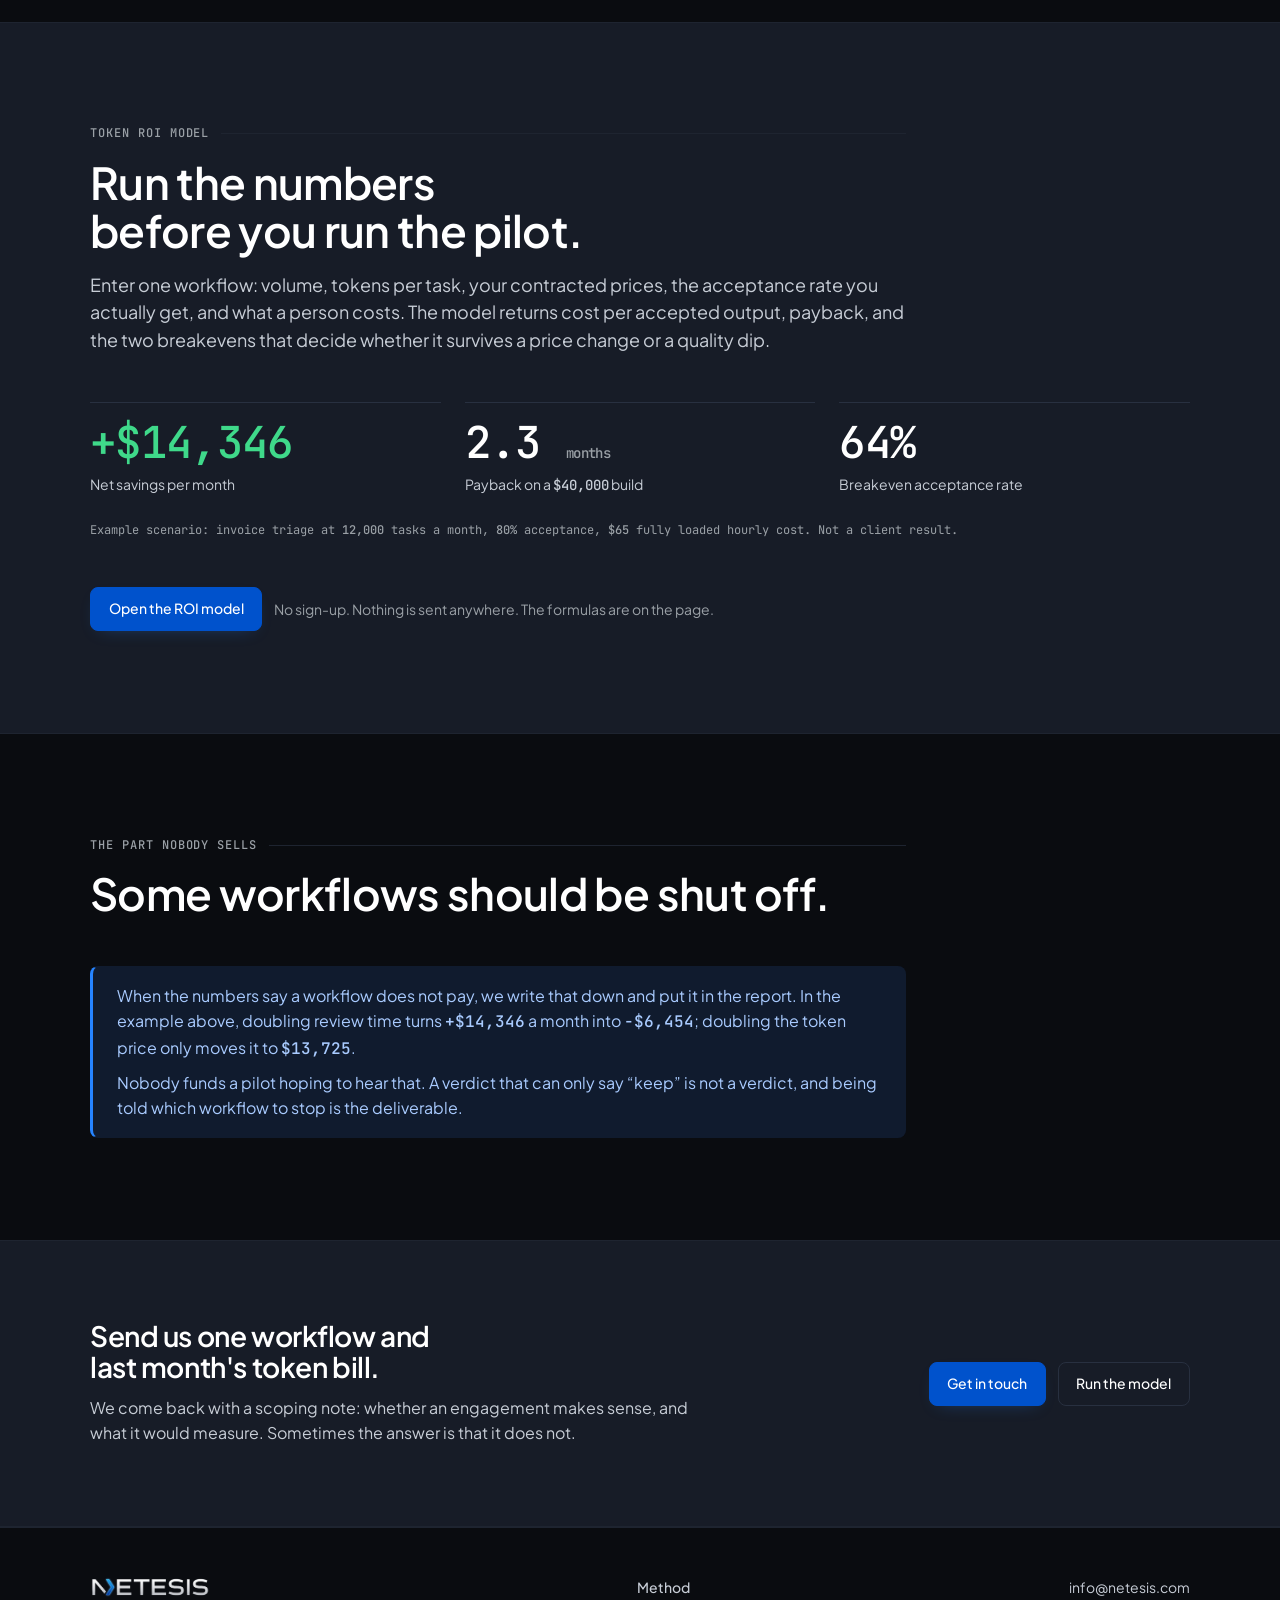
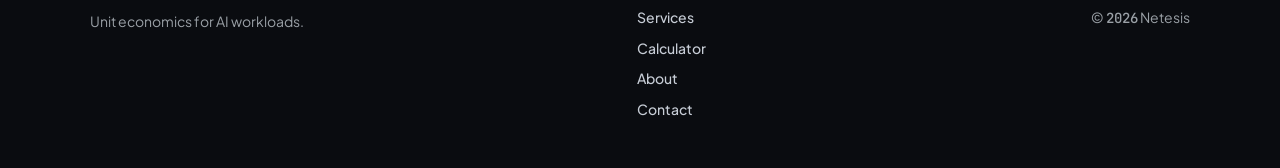
==== commit b4e2b2ec: "Add a bio, drop the references callout, publish llms.txt for agents Three changes.  The team card ga" ====
--- a/index.html
+++ b/index.html
@@ -36,9 +36,20 @@
         "name": "Netesis",
         "url": "https://netesis.com",
         "email": "info@netesis.com",
+        "telephone": "+1-206-486-5626",
         "logo": "https://netesis.com/assets/img/netesis-logo.png",
         "image": "https://netesis.com/assets/img/og-card.png",
-        "description": "Boutique IT consulting firm. Netesis instruments AI workflows, attributes token spend to the task, sets a human baseline, and reports which workflows earn their spend."
+        "description": "Boutique IT consulting firm. Netesis instruments AI workflows, attributes token spend to the task, sets a human baseline, and reports which workflows earn their spend.",
+        "founder": { "@id": "https://netesis.com/#scott-damgaard" },
+        "employee": { "@id": "https://netesis.com/#scott-damgaard" }
+      },
+      {
+        "@type": "Person",
+        "@id": "https://netesis.com/#scott-damgaard",
+        "name": "Scott Damgaard",
+        "jobTitle": "CEO / CTO",
+        "worksFor": { "@type": "Organization", "name": "Netesis", "url": "https://netesis.com" },
+        "sameAs": ["https://www.linkedin.com/in/scottdamgaard/"]
       },
       {
         "@type": "WebSite",
@@ -48,7 +59,7 @@
     ]
   }
   </script>
-  <!-- TODO(content): add sameAs social profiles to the Organization JSON-LD -->
+  <!-- TODO(content): add sameAs profiles for Netesis itself (a company LinkedIn page, GitHub org) to the Organization node. The personal profile below belongs to the Person node, not the company. -->
 </head>
 <body>
   <a class="skip-link" href="#main">Skip to content</a>
@@ -67,6 +78,7 @@
           <li><a href="./contact.html">Contact</a></li>
         </ul>
       </nav>
+      <a class="agents-link" href="./llms.txt"><svg viewBox="0 0 16 16" aria-hidden="true" focusable="false" fill="none" stroke="currentColor" stroke-width="1.5" stroke-linecap="round" stroke-linejoin="round"><path d="M9.5 1.5H4a1 1 0 0 0-1 1v11a1 1 0 0 0 1 1h8a1 1 0 0 0 1-1V5z"/><path d="M9.5 1.5V5H13"/><path d="M5.75 8.5h4.5M5.75 11h3"/></svg><span class="agents-link__text">For agents</span></a>
       <button class="theme-toggle" type="button" hidden aria-label="Switch to dark theme" data-theme-toggle>
         <svg class="theme-toggle__icon theme-toggle__icon--sun" width="18" height="18" viewBox="0 0 24 24" aria-hidden="true" focusable="false" fill="none" stroke="currentColor" stroke-width="2" stroke-linecap="round"><circle cx="12" cy="12" r="4"/><path d="M12 2v2M12 20v2M4.9 4.9l1.4 1.4M17.7 17.7l1.4 1.4M2 12h2M20 12h2M4.9 19.1l1.4-1.4M17.7 6.3l1.4-1.4"/></svg>
         <svg class="theme-toggle__icon theme-toggle__icon--moon" width="18" height="18" viewBox="0 0 24 24" aria-hidden="true" focusable="false" fill="none" stroke="currentColor" stroke-width="2" stroke-linecap="round" stroke-linejoin="round"><path d="M21 12.8A9 9 0 1 1 11.2 3a7 7 0 0 0 9.8 9.8z"/></svg>
--- a/assets/css/styles.css
+++ b/assets/css/styles.css
@@ -457,13 +457,52 @@
 :root[data-theme="light"] .theme-toggle__icon--sun { display: none; }
 :root[data-theme="light"] .theme-toggle__icon--moon { display: block; }
 
-/* < 720: wordmark + toggle on row one, nav wraps onto row two */
-.theme-toggle { margin-left: auto; order: 2; }
+/* A quiet pointer to llms.txt, the machine-readable description of the site.
+   Set like a label rather than a nav item, so it reads as metadata. */
+.agents-link {
+  display: inline-flex;
+  align-items: center;
+  gap: .4rem;
+  padding: .3rem .55rem;
+  border: 1px solid var(--c-hairline);
+  border-radius: var(--radius-2);
+  font-family: var(--font-mono);
+  font-size: var(--t-xs);
+  letter-spacing: .04em;
+  text-transform: uppercase;
+  color: var(--c-text-3);
+  text-decoration: none;
+  white-space: nowrap;
+  transition: color var(--dur-1) var(--ease), border-color var(--dur-1) var(--ease);
+}
+.agents-link:hover { color: var(--c-text); border-color: var(--c-border); }
+.agents-link svg { width: 13px; height: 13px; flex: none; }
+
+/* < 720: wordmark + agents link + toggle on row one, nav wraps onto row two */
+.agents-link { order: 1; margin-left: auto; }
+.theme-toggle { margin-left: var(--sp-2); order: 2; }
 .site-nav { order: 3; flex-basis: 100%; }
 @media (min-width: 720px) {
   .site-nav { order: 0; flex-basis: auto; margin-left: auto; }
-  .theme-toggle { margin-left: 0; order: 0; }
+  .agents-link { order: 0; margin-left: var(--sp-5); }
+  .theme-toggle { margin-left: var(--sp-2); order: 0; }
   .site-nav ul { gap: var(--sp-1) var(--sp-6); }
+}
+/* The label is the first thing to go when the row gets tight. It is hidden the
+   visually-hidden way rather than with display:none, so the link keeps its
+   accessible name and never becomes a nameless icon. */
+@media (max-width: 430px) {
+  .agents-link__text {
+    position: absolute;
+    width: 1px; height: 1px;
+    padding: 0; margin: -1px;
+    overflow: hidden;
+    clip: rect(0 0 0 0);
+    clip-path: inset(50%);
+    white-space: nowrap;
+    border: 0;
+  }
+  .agents-link { padding: .35rem .45rem; gap: 0; }
 }
 
 /* --------------------------------------------------------------------------
@@ -729,6 +768,20 @@
   min-width: 0;
 }
 .card > .eyebrow { margin-bottom: var(--sp-1); }
+/* person card: portrait beside the name, rounded to match the card itself.
+   The source photograph carried a black rounded border; those corners were
+   cut to transparency in the asset at the same radius this rule clips to, so
+   nothing dark peeks out and the file needs no background behind it. */
+.card__person { display: flex; align-items: center; gap: var(--sp-4); }
+.card__avatar {
+  flex: none;
+  width: 72px;
+  height: 72px;
+  border-radius: var(--radius-3);
+  object-fit: cover;
+}
+.card__person .card__meta { margin-top: var(--sp-2); }
+
 .card__title { font-size: var(--t-lg); margin: 0; }
 .card__title a { color: inherit; text-decoration: none; }
 .card__title a:hover { color: var(--c-accent); }
@@ -756,7 +809,6 @@
   gap: var(--sp-3);
 }
 .card__footer:first-child { margin-top: 0; }
-.card--placeholder { border-style: dashed; box-shadow: none; background: transparent; }
 
 /* --------------------------------------------------------------------------
    11. Callouts & notice
